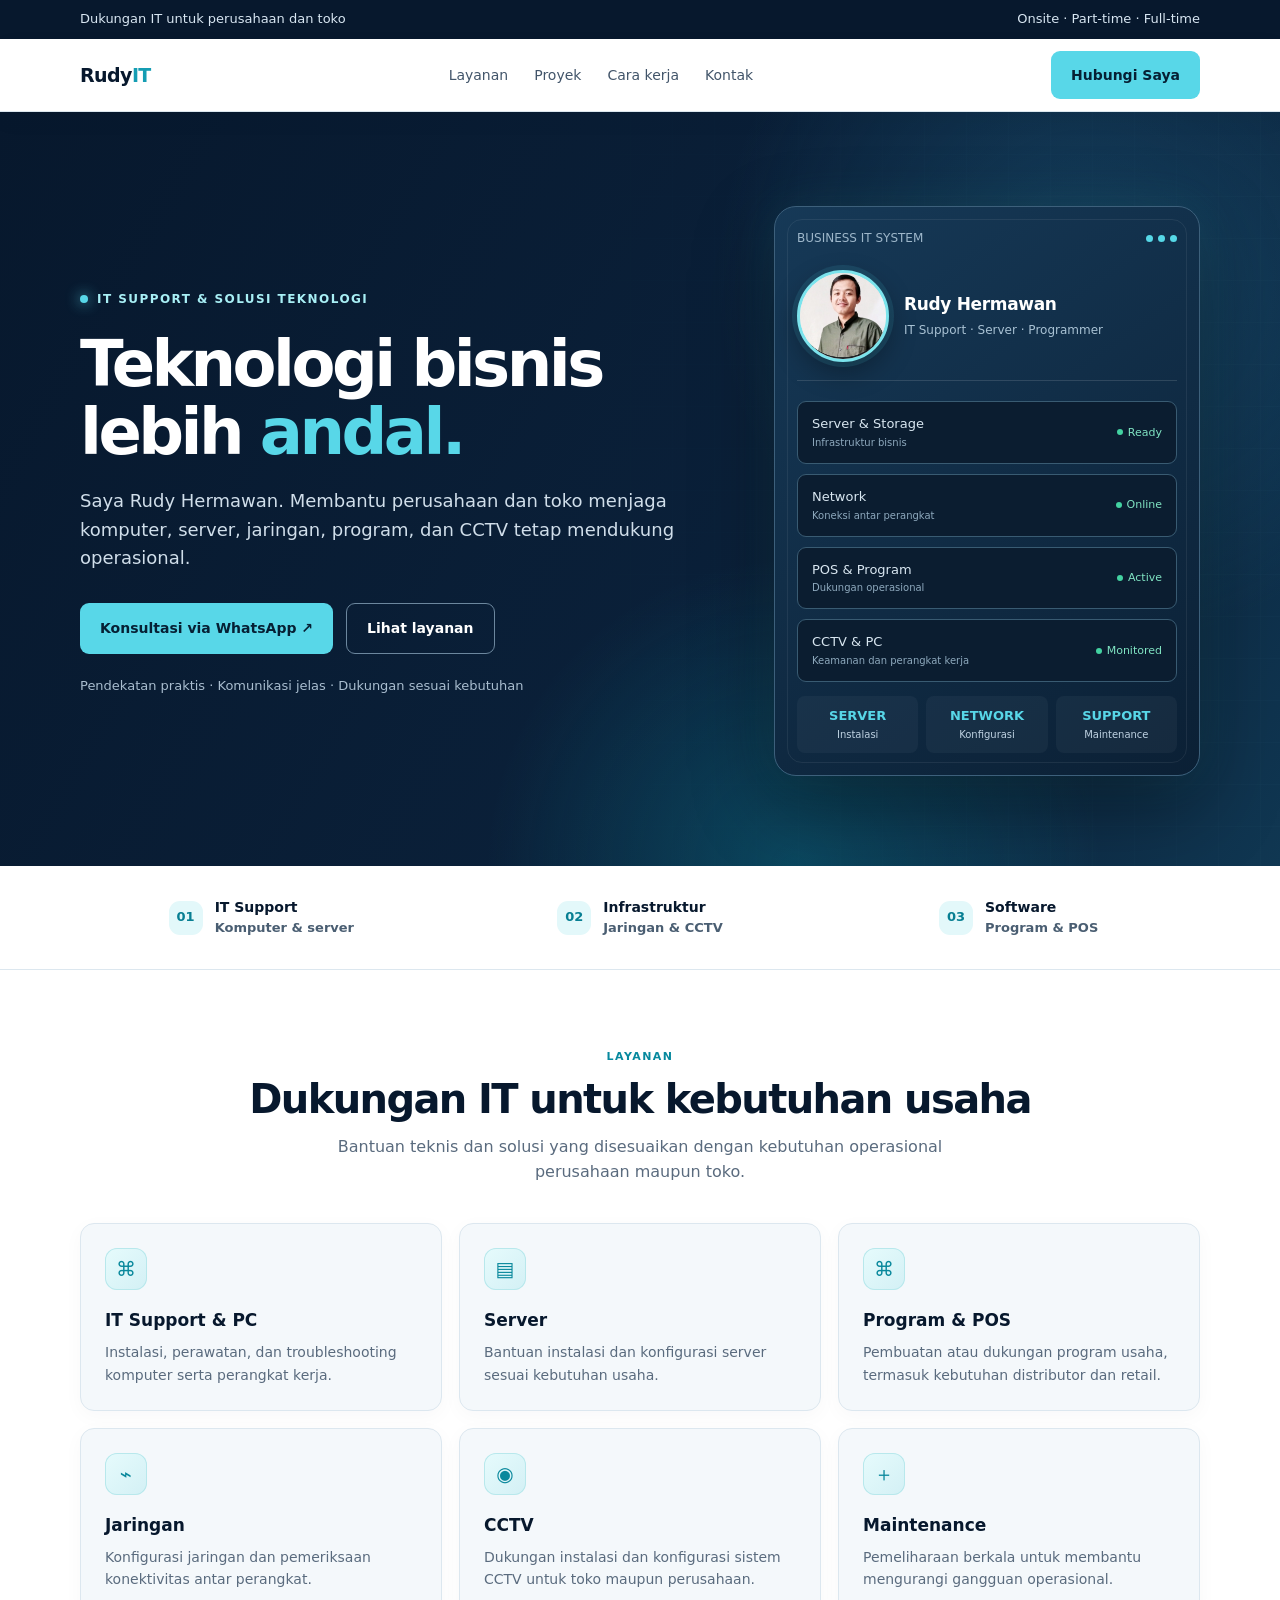
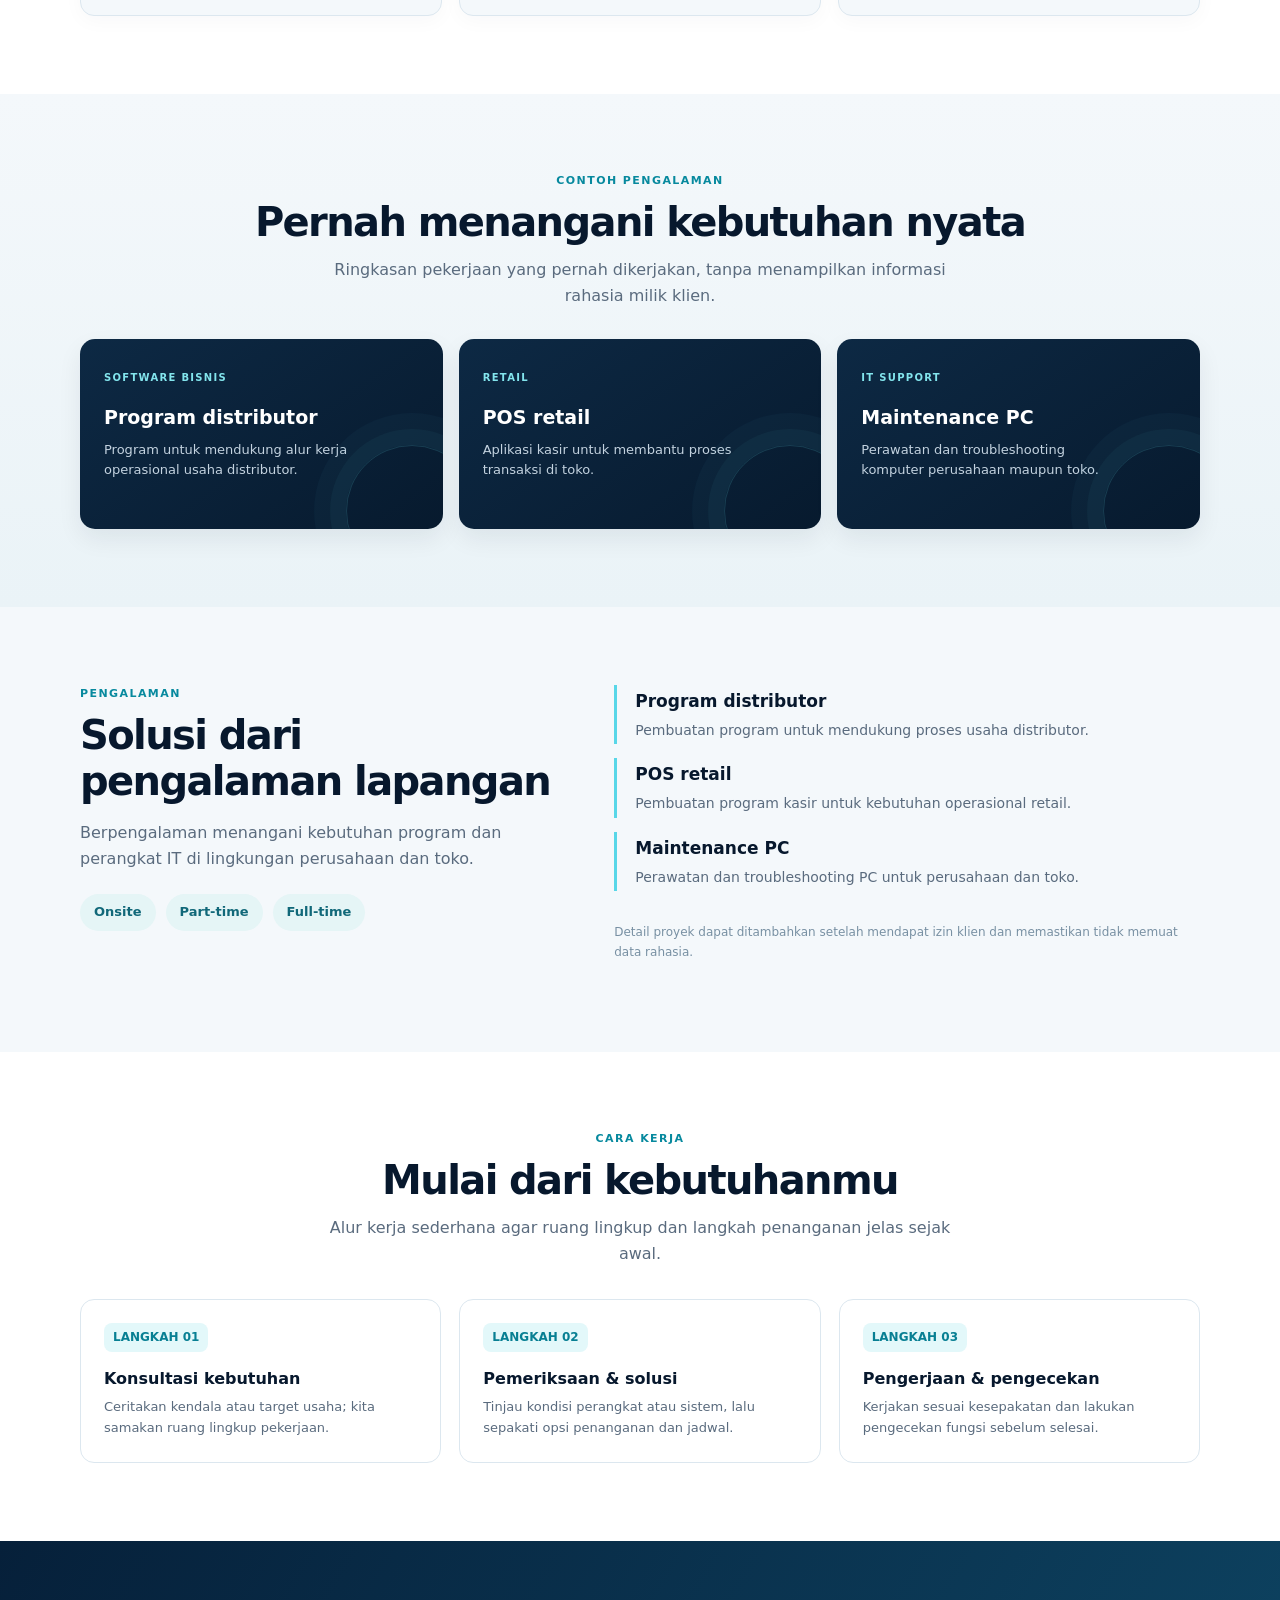
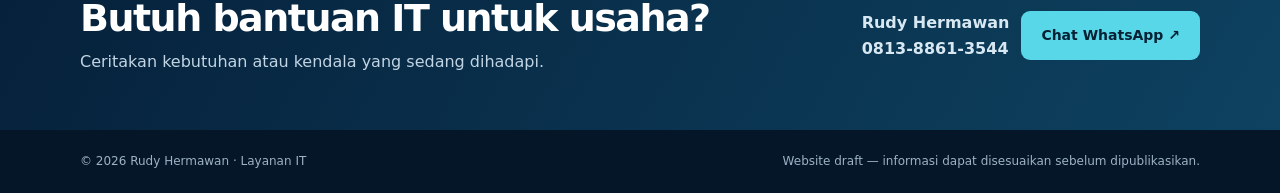
==== index.html @ 07e2f533 "Create Rudy IT services website" ====
<!doctype html>
<html lang="id">
<head>
<meta charset="utf-8"><meta name="viewport" content="width=device-width, initial-scale=1">
<meta name="description" content="Layanan IT untuk perusahaan dan toko: server, program, jaringan, CCTV, dan maintenance PC.">
<title>Rudy Hermawan | Solusi IT untuk Bisnis</title>
<style>
:root{--navy:#07182d;--navy2:#0b2542;--cyan:#58d7e8;--ink:#102238;--muted:#5a6b7e;--paper:#f4f8fb;--white:#fff;--line:#dce7ef;--green:#128c62}*{box-sizing:border-box}html{scroll-behavior:smooth}body{margin:0;font-family:Inter,ui-sans-serif,system-ui,-apple-system,"Segoe UI",sans-serif;color:var(--ink);background:var(--paper);line-height:1.6}a{color:inherit;text-decoration:none}.wrap{width:min(1120px,calc(100% - 40px));margin:auto}.top{background:var(--navy);color:#d8e6f2;font-size:13px;padding:9px 0}.top .wrap{display:flex;justify-content:space-between;gap:12px}.nav{background:#fff;border-bottom:1px solid var(--line)}.navin{height:72px;display:flex;align-items:center;justify-content:space-between}.brand{font-weight:800;letter-spacing:-.03em;color:var(--navy);font-size:19px}.brand span{color:#159db3}.links{display:flex;gap:26px;color:#42556a;font-size:14px}.links a:hover{color:#07879b}.hero{background:radial-gradient(ellipse at 80% 30%,#16446b 0%,transparent 43%),linear-gradient(120deg,var(--navy),#0b223c 70%,#103752);color:#fff;padding:94px 0 90px;overflow:hidden}.heroGrid{display:grid;grid-template-columns:1.2fr .8fr;gap:55px;align-items:center}.eyebrow{display:inline-flex;align-items:center;gap:9px;color:#a8eff5;font-weight:700;letter-spacing:.12em;text-transform:uppercase;font-size:12px}.dot{width:8px;height:8px;border-radius:50%;background:var(--cyan);box-shadow:0 0 14px var(--cyan)}h1{font-size:clamp(38px,5.5vw,64px);line-height:1.06;letter-spacing:-.055em;margin:20px 0}.hero h1 em{font-style:normal;color:var(--cyan)}.lead{font-size:18px;color:#d0deea;max-width:620px;margin:0 0 30px}.actions{display:flex;gap:13px;flex-wrap:wrap}.btn{display:inline-flex;align-items:center;justify-content:center;padding:13px 20px;border-radius:9px;font-weight:750;font-size:14px;transition:.18s}.btn.primary{background:var(--cyan);color:#062034}.btn.primary:hover{transform:translateY(-2px);filter:brightness(1.05)}.btn.ghost{border:1px solid #6c879e;color:#fff}.heroNote{margin-top:22px;color:#a9bdcf;font-size:13px}.visual{border:1px solid #3d607b;border-radius:22px;padding:22px;background:linear-gradient(145deg,#163957,#0b2035);box-shadow:0 24px 65px #0005;position:relative}.visual:before{content:"";position:absolute;inset:12px;border:1px solid #ffffff12;border-radius:15px;pointer-events:none}.visualTop{display:flex;align-items:center;justify-content:space-between;color:#9eb7ca;font-size:12px;margin:0 0 22px}.lights{display:flex;gap:5px}.lights i{width:7px;height:7px;background:#56d8e7;border-radius:50%}.server{display:grid;gap:10px}.rack{border:1px solid #395b72;background:#0b1d30;border-radius:9px;padding:12px 14px;display:flex;justify-content:space-between;align-items:center;color:#d9e7f1;font-size:13px}.rack small{color:#8ea9bd;display:block;font-size:10px}.status{display:flex;gap:5px;align-items:center;color:#80e4c3;font-size:11px}.status:before{content:"";width:6px;height:6px;border-radius:50%;background:#43d2a1}.visualFoot{display:grid;grid-template-columns:repeat(3,1fr);gap:8px;margin-top:14px}.mini{background:#ffffff0a;border-radius:8px;padding:10px;text-align:center;color:#bfd2e2;font-size:10px}.mini b{display:block;color:var(--cyan);font-size:13px}.section{padding:78px 0}.section.white{background:white}.center{text-align:center}.kicker{color:#07899e;text-transform:uppercase;letter-spacing:.13em;font-weight:800;font-size:11px}.h2{font-size:clamp(28px,4vw,40px);line-height:1.15;letter-spacing:-.04em;color:var(--navy);margin:10px 0 12px}.sub{color:var(--muted);max-width:640px;margin:0 auto}.cards{display:grid;grid-template-columns:repeat(3,1fr);gap:17px;margin-top:38px}.card{background:#fff;border:1px solid var(--line);border-radius:14px;padding:24px;box-shadow:0 5px 20px #10223808}.white .card{background:var(--paper)}.icon{width:42px;height:42px;display:grid;place-items:center;border-radius:12px;background:#e3f8fa;color:#09889c;font-size:20px;margin-bottom:17px}.card h3{margin:0 0 7px;color:var(--navy);font-size:17px}.card p{margin:0;color:var(--muted);font-size:14px}.experience{display:grid;grid-template-columns:.9fr 1.1fr;gap:55px;align-items:start}.expIntro p{color:var(--muted)}.expList{display:grid;gap:14px}.expItem{border-left:3px solid var(--cyan);padding:3px 0 3px 18px}.expItem h3{margin:0 0 4px;color:var(--navy);font-size:17px}.expItem p{margin:0;color:var(--muted);font-size:14px}.work{display:grid;grid-template-columns:repeat(3,1fr);gap:14px;margin-top:25px}.workbox{padding:20px;background:#fff;border:1px solid var(--line);border-radius:12px}.workbox b{display:block;color:var(--navy);margin-bottom:5px}.workbox span{font-size:13px;color:var(--muted)}.availability{display:flex;flex-wrap:wrap;gap:10px;margin:23px 0}.pill{background:#e5f5f6;color:#116879;border-radius:100px;padding:8px 14px;font-size:13px;font-weight:700}.cta{background:linear-gradient(120deg,#06203a,#0d4260);padding:56px 0;color:#fff}.ctain{display:flex;align-items:center;justify-content:space-between;gap:28px}.cta h2{font-size:clamp(26px,4vw,38px);line-height:1.15;margin:0 0 8px;letter-spacing:-.04em}.cta p{margin:0;color:#c2d5e4}.contact{display:flex;align-items:center;gap:12px;flex-wrap:wrap}.contactInfo{color:#d7e8f2;font-weight:700}.footer{background:#061629;color:#9db2c4;padding:22px 0;font-size:12px}.footer .wrap{display:flex;justify-content:space-between;gap:12px}.disclaimer{font-size:12px;color:#7890a3;margin-top:18px}
/* visual polish */
.nav{position:sticky;top:0;z-index:10;box-shadow:0 8px 24px #07182d0a}.hero{position:relative;background-image:radial-gradient(circle at 85% 22%,#1d5a7b88 0,transparent 30%),radial-gradient(circle at 62% 100%,#0b91a455 0,transparent 28%),linear-gradient(120deg,var(--navy),#0b223c 70%,#103752)}.hero:after{content:"";position:absolute;inset:0;pointer-events:none;opacity:.16;background-image:linear-gradient(#8de5ef1c 1px,transparent 1px),linear-gradient(90deg,#8de5ef1c 1px,transparent 1px);background-size:42px 42px;mask-image:linear-gradient(90deg,transparent 30%,#000 100%)}.heroGrid{position:relative;z-index:1}.visual{backdrop-filter:blur(8px);box-shadow:0 28px 80px #0006,0 0 50px #54d7e81c}.card{transition:transform .22s ease,box-shadow .22s ease,border-color .22s ease}.card:hover{transform:translateY(-5px);border-color:#9edfe7;box-shadow:0 18px 38px #10223812}.icon{background:linear-gradient(135deg,#e6fbfc,#d3f0f5);box-shadow:inset 0 0 0 1px #b8e8ec}.proofstrip{padding:22px 0;background:#fff;border-bottom:1px solid var(--line)}.proofgrid{display:grid;grid-template-columns:repeat(3,1fr);gap:16px}.proofitem{display:flex;align-items:center;justify-content:center;gap:12px;padding:8px;color:#4a5e72;font-weight:700;font-size:13px}.proofmark{width:34px;height:34px;display:grid;place-items:center;border-radius:11px;background:#e3f8fa;color:#087f93;font-weight:900}.proofitem strong{display:block;color:var(--navy);font-size:14px}.projectGrid{display:grid;grid-template-columns:repeat(3,1fr);gap:16px;margin-top:30px}.project{background:linear-gradient(145deg,#0d2944,#071a2e);color:#fff;border-radius:15px;padding:24px;min-height:190px;position:relative;overflow:hidden;box-shadow:0 10px 25px #07182d12}.project:after{content:"";position:absolute;width:130px;height:130px;border:1px solid #63d8e52b;border-radius:50%;right:-35px;bottom:-48px;box-shadow:0 0 0 16px #63d8e50b,0 0 0 32px #63d8e508}.projectTag{font-size:10px;letter-spacing:.13em;text-transform:uppercase;color:#83e5ed;font-weight:800}.project h3{font-size:19px;margin:14px 0 7px}.project p{font-size:13px;color:#c3d2df;margin:0;max-width:260px}.steps{display:grid;grid-template-columns:repeat(3,1fr);gap:18px;margin-top:32px}.step{background:#fff;border:1px solid var(--line);border-radius:14px;padding:23px;position:relative}.stepNum{font-size:12px;font-weight:900;color:#087f93;background:#e3f8fa;border-radius:8px;padding:5px 9px;display:inline-block}.step h3{font-size:16px;color:var(--navy);margin:14px 0 6px}.step p{font-size:13px;color:var(--muted);margin:0}.sectionTint{background:linear-gradient(180deg,#f4f8fb,#eaf3f7)}@media(prefers-reduced-motion:reduce){html{scroll-behavior:auto}.card,.btn{transition:none}}
@media(max-width:780px){.proofgrid{grid-template-columns:1fr}.proofitem{justify-content:flex-start}.projectGrid,.steps{grid-template-columns:1fr}.hero{padding:68px 0}.heroGrid,.experience{grid-template-columns:1fr;gap:32px}.visual{max-width:500px}.cards{grid-template-columns:repeat(2,1fr)}.ctain{align-items:flex-start;flex-direction:column}.links{gap:13px;font-size:12px}.navin{height:auto;min-height:66px}.brand{font-size:16px}.top .wrap{font-size:11px}}@media(max-width:520px){.wrap{width:min(100% - 28px,1120px)}.links{display:none}.cards,.work{grid-template-columns:1fr}.hero h1{font-size:42px}.lead{font-size:16px}.section{padding:58px 0}.footer .wrap{flex-direction:column}.top .wrap span:last-child{display:none}}
.portraitBlock{display:flex;align-items:center;gap:15px;margin:4px 0 20px;padding-bottom:18px;border-bottom:1px solid #ffffff20}.portraitFrame{width:92px;height:92px;flex:0 0 92px;border-radius:50%;overflow:hidden;border:3px solid #7be3ec;box-shadow:0 0 0 5px #58d7e81c,0 10px 28px #0005;background:#eef0ed;display:grid;place-items:center}.portraitPhoto{width:112%;height:112%;object-fit:cover;object-position:36% center;border-radius:50%;transform:scale(1.06)}.portraitCopy strong{display:block;color:#fff;font-size:17px;letter-spacing:-.02em}.portraitCopy span{display:block;color:#a9c2d4;font-size:12px;margin-top:3px}
</style>
</head>
<body>
<div class="top"><div class="wrap"><span>Dukungan IT untuk perusahaan dan toko</span><span>Onsite · Part-time · Full-time</span></div></div>
<header class="nav"><div class="wrap navin"><a class="brand" href="#home">Rudy<span>IT</span></a><nav class="links"><a href="#layanan">Layanan</a><a href="#proyek">Proyek</a><a href="#proses">Cara kerja</a><a href="#kontak">Kontak</a></nav><a class="btn primary" href="https://wa.me/6281388613544?text=Halo%20Rudy%2C%20saya%20ingin%20bertanya%20tentang%20layanan%20IT" target="_blank" rel="noopener">Hubungi Saya</a></div></header>
<main>
<section class="hero" id="home"><div class="wrap heroGrid"><div><div class="eyebrow"><span class="dot"></span> IT Support & Solusi Teknologi</div><h1>Teknologi bisnis<br>lebih <em>andal.</em></h1><p class="lead">Saya Rudy Hermawan. Membantu perusahaan dan toko menjaga komputer, server, jaringan, program, dan CCTV tetap mendukung operasional.</p><div class="actions"><a class="btn primary" href="https://wa.me/6281388613544?text=Halo%20Rudy%2C%20saya%20ingin%20konsultasi%20kebutuhan%20IT" target="_blank" rel="noopener">Konsultasi via WhatsApp ↗</a><a class="btn ghost" href="#layanan">Lihat layanan</a></div><div class="heroNote">Pendekatan praktis · Komunikasi jelas · Dukungan sesuai kebutuhan</div></div><div class="visual" aria-label="Ilustrasi server dan sistem IT"><div class="visualTop"><span>BUSINESS IT SYSTEM</span><div class="lights"><i></i><i></i><i></i></div></div><div class="portraitBlock"><div class="portraitFrame"><img class="portraitPhoto" src="assets/foto-rudy.png" alt="Foto Rudy Hermawan"></div><div class="portraitCopy"><strong>Rudy Hermawan</strong><span>IT Support · Server · Programmer</span></div></div><div class="server"><div class="rack"><span>Server & Storage<small>Infrastruktur bisnis</small></span><span class="status">Ready</span></div><div class="rack"><span>Network<small>Koneksi antar perangkat</small></span><span class="status">Online</span></div><div class="rack"><span>POS & Program<small>Dukungan operasional</small></span><span class="status">Active</span></div><div class="rack"><span>CCTV & PC<small>Keamanan dan perangkat kerja</small></span><span class="status">Monitored</span></div></div><div class="visualFoot"><div class="mini"><b>SERVER</b>Instalasi</div><div class="mini"><b>NETWORK</b>Konfigurasi</div><div class="mini"><b>SUPPORT</b>Maintenance</div></div></div></div></section>
<section class="proofstrip"><div class="wrap proofgrid"><div class="proofitem"><span class="proofmark">01</span><span><strong>IT Support</strong>Komputer & server</span></div><div class="proofitem"><span class="proofmark">02</span><span><strong>Infrastruktur</strong>Jaringan & CCTV</span></div><div class="proofitem"><span class="proofmark">03</span><span><strong>Software</strong>Program & POS</span></div></div></section>
<section class="section white" id="layanan"><div class="wrap"><div class="center"><div class="kicker">Layanan</div><h2 class="h2">Dukungan IT untuk kebutuhan usaha</h2><p class="sub">Bantuan teknis dan solusi yang disesuaikan dengan kebutuhan operasional perusahaan maupun toko.</p></div><div class="cards"><article class="card"><div class="icon">⌘</div><h3>IT Support & PC</h3><p>Instalasi, perawatan, dan troubleshooting komputer serta perangkat kerja.</p></article><article class="card"><div class="icon">▤</div><h3>Server</h3><p>Bantuan instalasi dan konfigurasi server sesuai kebutuhan usaha.</p></article><article class="card"><div class="icon">⌘</div><h3>Program & POS</h3><p>Pembuatan atau dukungan program usaha, termasuk kebutuhan distributor dan retail.</p></article><article class="card"><div class="icon">⌁</div><h3>Jaringan</h3><p>Konfigurasi jaringan dan pemeriksaan konektivitas antar perangkat.</p></article><article class="card"><div class="icon">◉</div><h3>CCTV</h3><p>Dukungan instalasi dan konfigurasi sistem CCTV untuk toko maupun perusahaan.</p></article><article class="card"><div class="icon">＋</div><h3>Maintenance</h3><p>Pemeliharaan berkala untuk membantu mengurangi gangguan operasional.</p></article></div></div></section>
<section class="section sectionTint" id="proyek"><div class="wrap"><div class="center"><div class="kicker">Contoh pengalaman</div><h2 class="h2">Pernah menangani kebutuhan nyata</h2><p class="sub">Ringkasan pekerjaan yang pernah dikerjakan, tanpa menampilkan informasi rahasia milik klien.</p></div><div class="projectGrid"><article class="project"><span class="projectTag">Software bisnis</span><h3>Program distributor</h3><p>Program untuk mendukung alur kerja operasional usaha distributor.</p></article><article class="project"><span class="projectTag">Retail</span><h3>POS retail</h3><p>Aplikasi kasir untuk membantu proses transaksi di toko.</p></article><article class="project"><span class="projectTag">IT Support</span><h3>Maintenance PC</h3><p>Perawatan dan troubleshooting komputer perusahaan maupun toko.</p></article></div></div></section>
<section class="section" id="pengalaman"><div class="wrap experience"><div class="expIntro"><div class="kicker">Pengalaman</div><h2 class="h2">Solusi dari pengalaman lapangan</h2><p>Berpengalaman menangani kebutuhan program dan perangkat IT di lingkungan perusahaan dan toko.</p><div class="availability"><span class="pill">Onsite</span><span class="pill">Part-time</span><span class="pill">Full-time</span></div></div><div class="expList"><div class="expItem"><h3>Program distributor</h3><p>Pembuatan program untuk mendukung proses usaha distributor.</p></div><div class="expItem"><h3>POS retail</h3><p>Pembuatan program kasir untuk kebutuhan operasional retail.</p></div><div class="expItem"><h3>Maintenance PC</h3><p>Perawatan dan troubleshooting PC untuk perusahaan dan toko.</p></div><p class="disclaimer">Detail proyek dapat ditambahkan setelah mendapat izin klien dan memastikan tidak memuat data rahasia.</p></div></div></section>
<section class="section white" id="proses"><div class="wrap"><div class="center"><div class="kicker">Cara kerja</div><h2 class="h2">Mulai dari kebutuhanmu</h2><p class="sub">Alur kerja sederhana agar ruang lingkup dan langkah penanganan jelas sejak awal.</p></div><div class="steps"><article class="step"><span class="stepNum">LANGKAH 01</span><h3>Konsultasi kebutuhan</h3><p>Ceritakan kendala atau target usaha; kita samakan ruang lingkup pekerjaan.</p></article><article class="step"><span class="stepNum">LANGKAH 02</span><h3>Pemeriksaan & solusi</h3><p>Tinjau kondisi perangkat atau sistem, lalu sepakati opsi penanganan dan jadwal.</p></article><article class="step"><span class="stepNum">LANGKAH 03</span><h3>Pengerjaan & pengecekan</h3><p>Kerjakan sesuai kesepakatan dan lakukan pengecekan fungsi sebelum selesai.</p></article></div></div></section>
<section class="cta" id="kontak"><div class="wrap ctain"><div><h2>Butuh bantuan IT untuk usaha?</h2><p>Ceritakan kebutuhan atau kendala yang sedang dihadapi.</p></div><div class="contact"><div class="contactInfo">Rudy Hermawan<br>0813-8861-3544</div><a class="btn primary" href="https://wa.me/6281388613544?text=Halo%20Rudy%2C%20saya%20ingin%20konsultasi%20layanan%20IT" target="_blank" rel="noopener">Chat WhatsApp ↗</a></div></div></section>
</main><footer class="footer"><div class="wrap"><span>© <span id="year">2026</span> Rudy Hermawan · Layanan IT</span><span>Website draft — informasi dapat disesuaikan sebelum dipublikasikan.</span></div></footer>
<script>document.getElementById('year').textContent=new Date().getFullYear();</script>
</body></html>
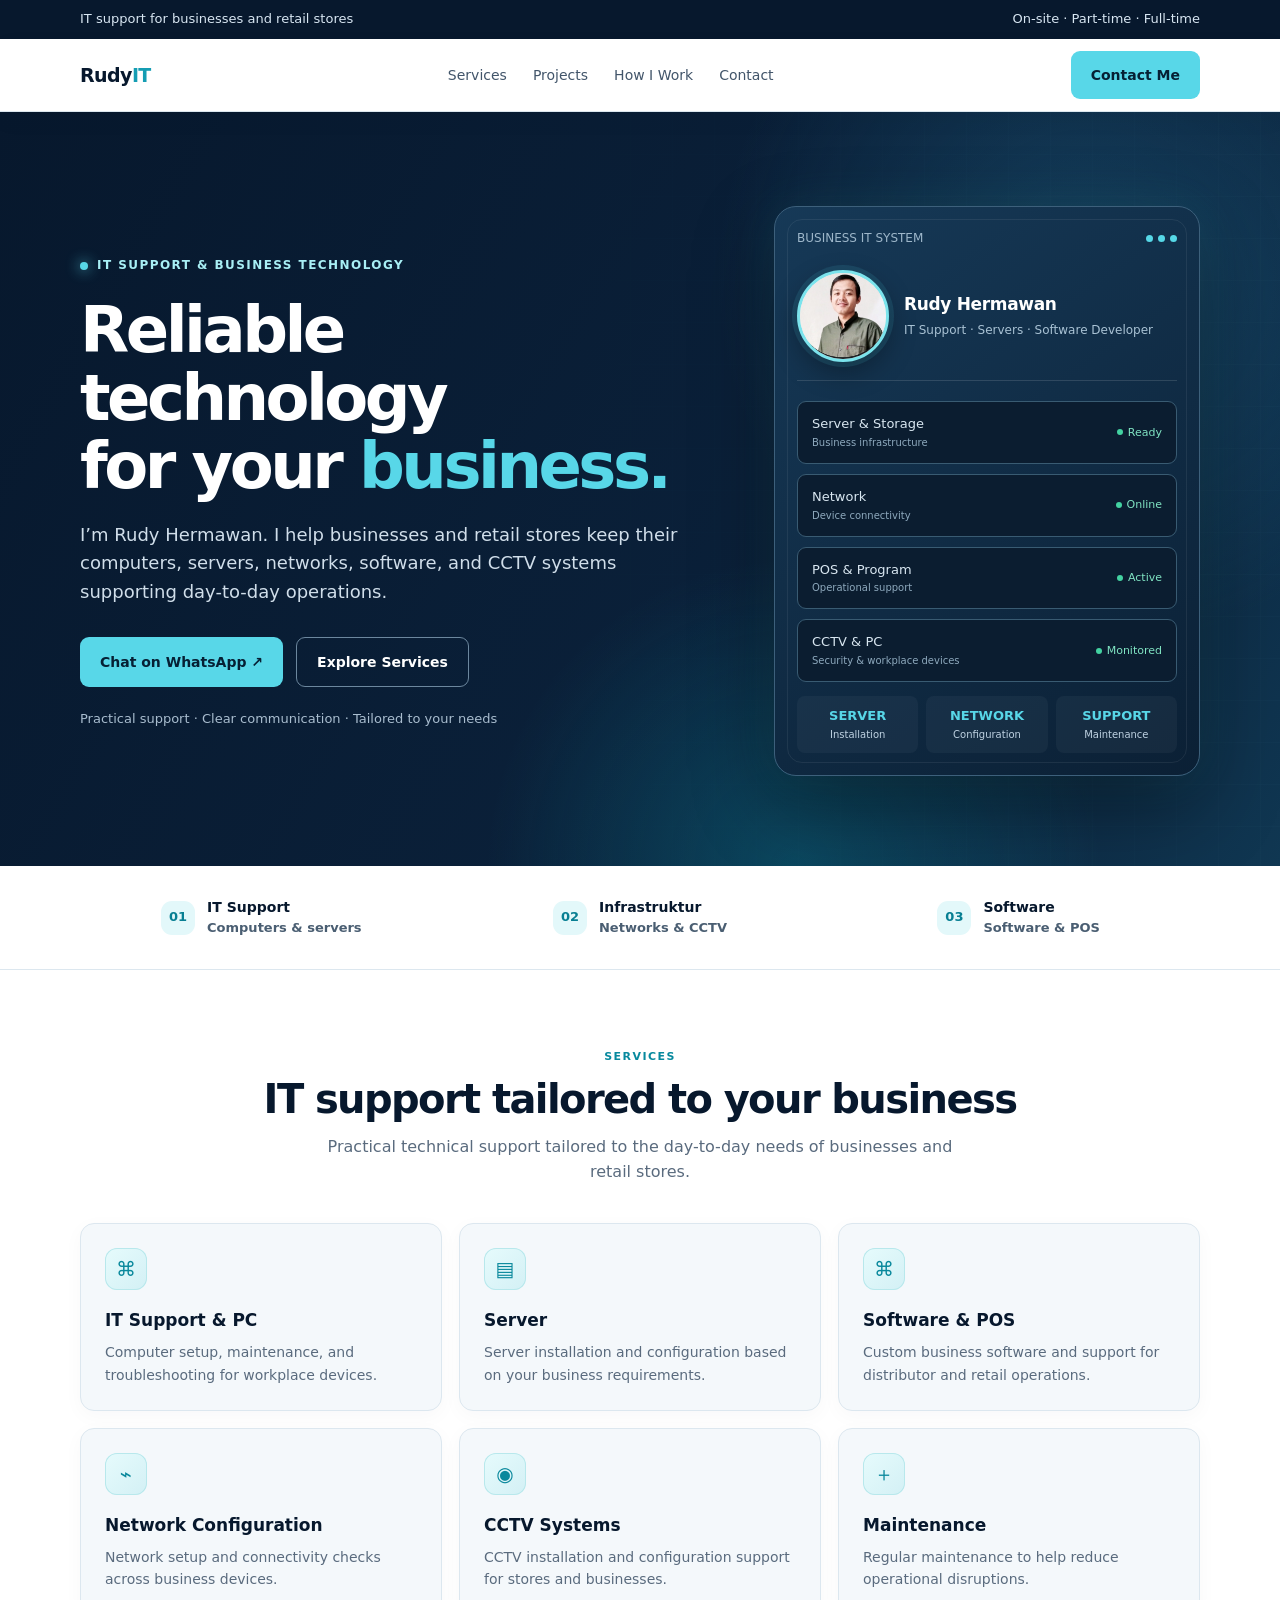
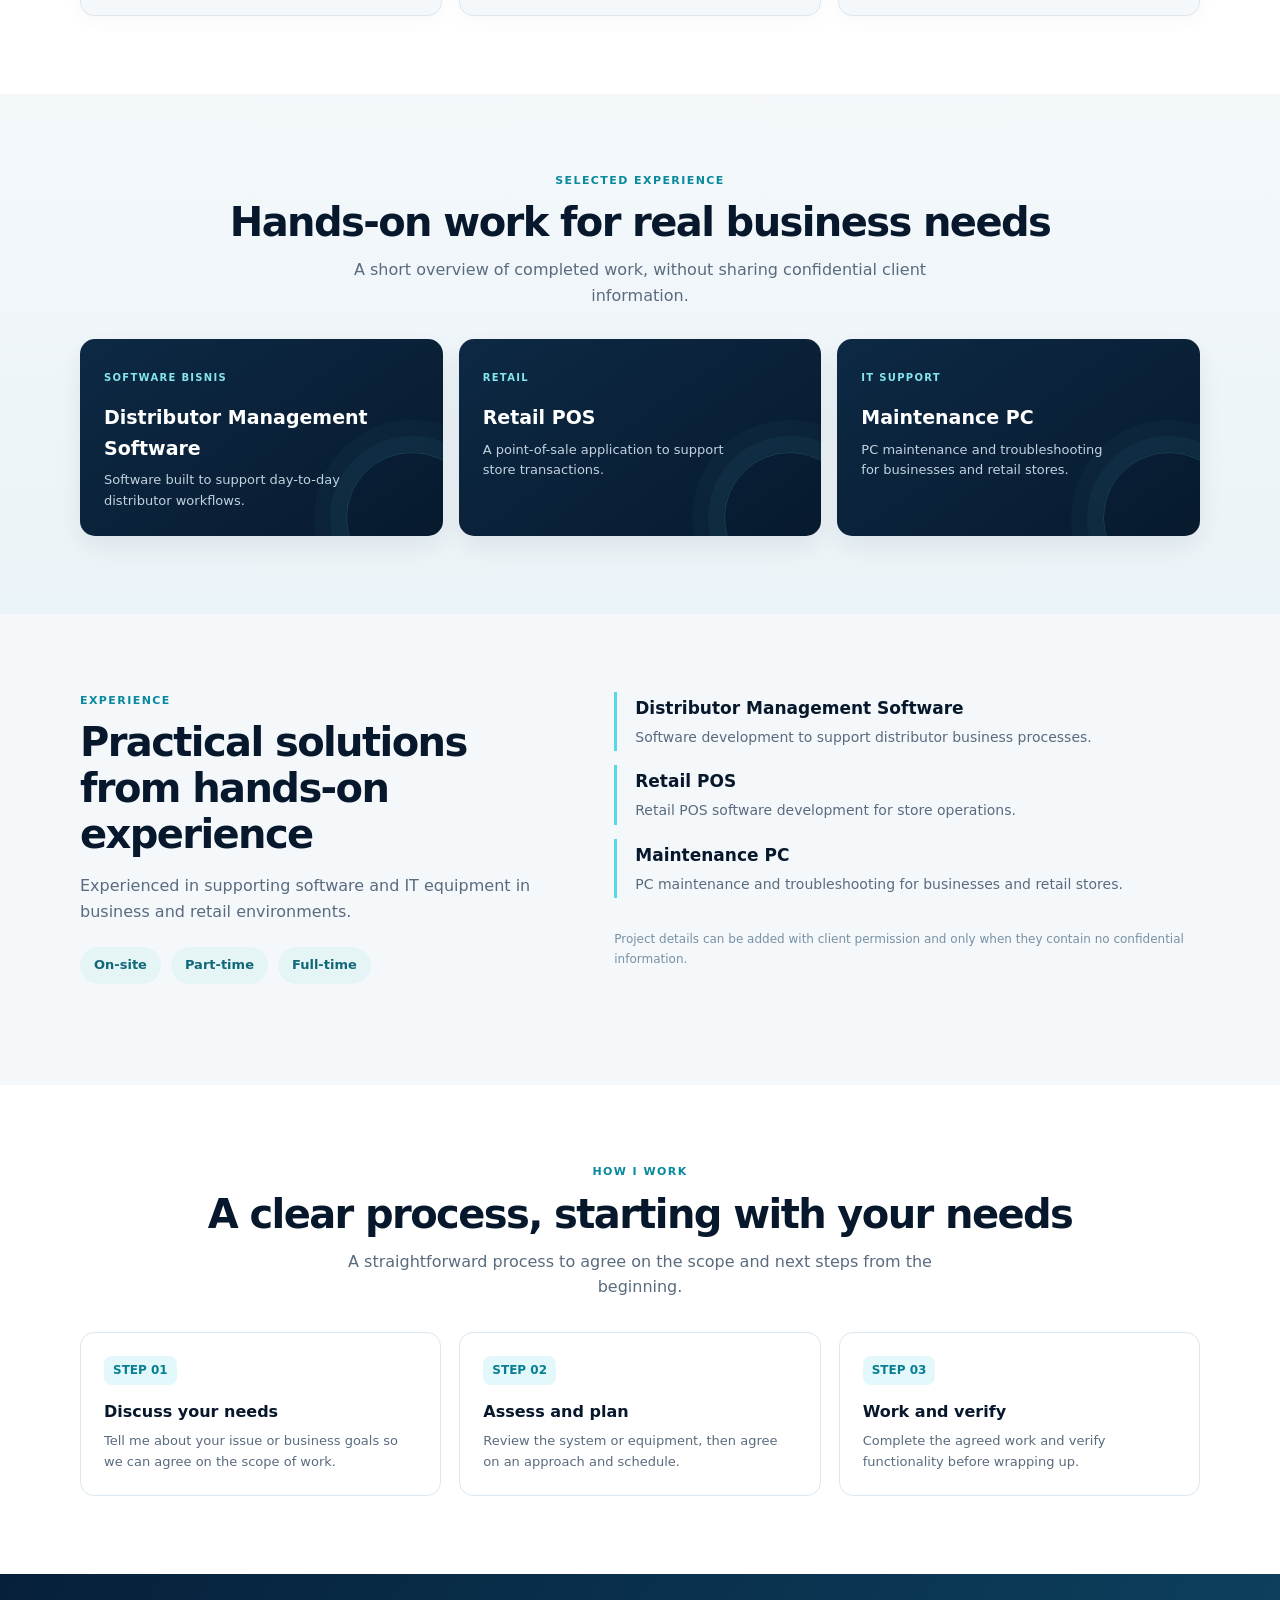
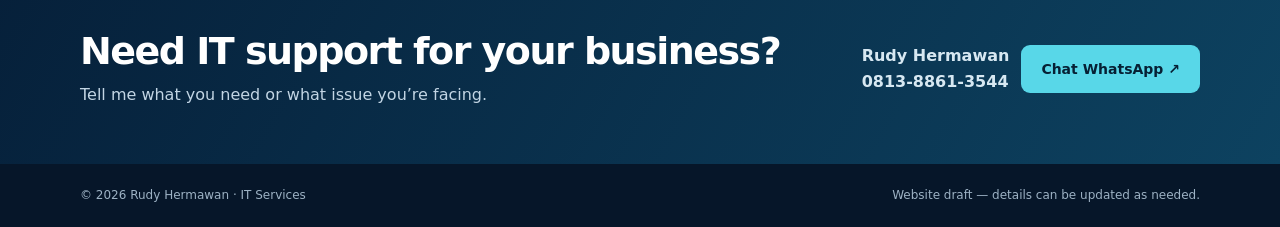
==== commit 4d4e4813: "Translate website content to English" ====
--- a/index.html
+++ b/index.html
@@ -2,8 +2,8 @@
 <html lang="id">
 <head>
 <meta charset="utf-8"><meta name="viewport" content="width=device-width, initial-scale=1">
-<meta name="description" content="Layanan IT untuk perusahaan dan toko: server, program, jaringan, CCTV, dan maintenance PC.">
-<title>Rudy Hermawan | Solusi IT untuk Bisnis</title>
+<meta name="description" content="IT services for businesses and retail stores: servers, software, networking, CCTV, and PC maintenance.">
+<title>Rudy Hermawan | IT Solutions for Business</title>
 <style>
 :root{--navy:#07182d;--navy2:#0b2542;--cyan:#58d7e8;--ink:#102238;--muted:#5a6b7e;--paper:#f4f8fb;--white:#fff;--line:#dce7ef;--green:#128c62}*{box-sizing:border-box}html{scroll-behavior:smooth}body{margin:0;font-family:Inter,ui-sans-serif,system-ui,-apple-system,"Segoe UI",sans-serif;color:var(--ink);background:var(--paper);line-height:1.6}a{color:inherit;text-decoration:none}.wrap{width:min(1120px,calc(100% - 40px));margin:auto}.top{background:var(--navy);color:#d8e6f2;font-size:13px;padding:9px 0}.top .wrap{display:flex;justify-content:space-between;gap:12px}.nav{background:#fff;border-bottom:1px solid var(--line)}.navin{height:72px;display:flex;align-items:center;justify-content:space-between}.brand{font-weight:800;letter-spacing:-.03em;color:var(--navy);font-size:19px}.brand span{color:#159db3}.links{display:flex;gap:26px;color:#42556a;font-size:14px}.links a:hover{color:#07879b}.hero{background:radial-gradient(ellipse at 80% 30%,#16446b 0%,transparent 43%),linear-gradient(120deg,var(--navy),#0b223c 70%,#103752);color:#fff;padding:94px 0 90px;overflow:hidden}.heroGrid{display:grid;grid-template-columns:1.2fr .8fr;gap:55px;align-items:center}.eyebrow{display:inline-flex;align-items:center;gap:9px;color:#a8eff5;font-weight:700;letter-spacing:.12em;text-transform:uppercase;font-size:12px}.dot{width:8px;height:8px;border-radius:50%;background:var(--cyan);box-shadow:0 0 14px var(--cyan)}h1{font-size:clamp(38px,5.5vw,64px);line-height:1.06;letter-spacing:-.055em;margin:20px 0}.hero h1 em{font-style:normal;color:var(--cyan)}.lead{font-size:18px;color:#d0deea;max-width:620px;margin:0 0 30px}.actions{display:flex;gap:13px;flex-wrap:wrap}.btn{display:inline-flex;align-items:center;justify-content:center;padding:13px 20px;border-radius:9px;font-weight:750;font-size:14px;transition:.18s}.btn.primary{background:var(--cyan);color:#062034}.btn.primary:hover{transform:translateY(-2px);filter:brightness(1.05)}.btn.ghost{border:1px solid #6c879e;color:#fff}.heroNote{margin-top:22px;color:#a9bdcf;font-size:13px}.visual{border:1px solid #3d607b;border-radius:22px;padding:22px;background:linear-gradient(145deg,#163957,#0b2035);box-shadow:0 24px 65px #0005;position:relative}.visual:before{content:"";position:absolute;inset:12px;border:1px solid #ffffff12;border-radius:15px;pointer-events:none}.visualTop{display:flex;align-items:center;justify-content:space-between;color:#9eb7ca;font-size:12px;margin:0 0 22px}.lights{display:flex;gap:5px}.lights i{width:7px;height:7px;background:#56d8e7;border-radius:50%}.server{display:grid;gap:10px}.rack{border:1px solid #395b72;background:#0b1d30;border-radius:9px;padding:12px 14px;display:flex;justify-content:space-between;align-items:center;color:#d9e7f1;font-size:13px}.rack small{color:#8ea9bd;display:block;font-size:10px}.status{display:flex;gap:5px;align-items:center;color:#80e4c3;font-size:11px}.status:before{content:"";width:6px;height:6px;border-radius:50%;background:#43d2a1}.visualFoot{display:grid;grid-template-columns:repeat(3,1fr);gap:8px;margin-top:14px}.mini{background:#ffffff0a;border-radius:8px;padding:10px;text-align:center;color:#bfd2e2;font-size:10px}.mini b{display:block;color:var(--cyan);font-size:13px}.section{padding:78px 0}.section.white{background:white}.center{text-align:center}.kicker{color:#07899e;text-transform:uppercase;letter-spacing:.13em;font-weight:800;font-size:11px}.h2{font-size:clamp(28px,4vw,40px);line-height:1.15;letter-spacing:-.04em;color:var(--navy);margin:10px 0 12px}.sub{color:var(--muted);max-width:640px;margin:0 auto}.cards{display:grid;grid-template-columns:repeat(3,1fr);gap:17px;margin-top:38px}.card{background:#fff;border:1px solid var(--line);border-radius:14px;padding:24px;box-shadow:0 5px 20px #10223808}.white .card{background:var(--paper)}.icon{width:42px;height:42px;display:grid;place-items:center;border-radius:12px;background:#e3f8fa;color:#09889c;font-size:20px;margin-bottom:17px}.card h3{margin:0 0 7px;color:var(--navy);font-size:17px}.card p{margin:0;color:var(--muted);font-size:14px}.experience{display:grid;grid-template-columns:.9fr 1.1fr;gap:55px;align-items:start}.expIntro p{color:var(--muted)}.expList{display:grid;gap:14px}.expItem{border-left:3px solid var(--cyan);padding:3px 0 3px 18px}.expItem h3{margin:0 0 4px;color:var(--navy);font-size:17px}.expItem p{margin:0;color:var(--muted);font-size:14px}.work{display:grid;grid-template-columns:repeat(3,1fr);gap:14px;margin-top:25px}.workbox{padding:20px;background:#fff;border:1px solid var(--line);border-radius:12px}.workbox b{display:block;color:var(--navy);margin-bottom:5px}.workbox span{font-size:13px;color:var(--muted)}.availability{display:flex;flex-wrap:wrap;gap:10px;margin:23px 0}.pill{background:#e5f5f6;color:#116879;border-radius:100px;padding:8px 14px;font-size:13px;font-weight:700}.cta{background:linear-gradient(120deg,#06203a,#0d4260);padding:56px 0;color:#fff}.ctain{display:flex;align-items:center;justify-content:space-between;gap:28px}.cta h2{font-size:clamp(26px,4vw,38px);line-height:1.15;margin:0 0 8px;letter-spacing:-.04em}.cta p{margin:0;color:#c2d5e4}.contact{display:flex;align-items:center;gap:12px;flex-wrap:wrap}.contactInfo{color:#d7e8f2;font-weight:700}.footer{background:#061629;color:#9db2c4;padding:22px 0;font-size:12px}.footer .wrap{display:flex;justify-content:space-between;gap:12px}.disclaimer{font-size:12px;color:#7890a3;margin-top:18px}
 /* visual polish */
@@ -13,16 +13,16 @@
 </style>
 </head>
 <body>
-<div class="top"><div class="wrap"><span>Dukungan IT untuk perusahaan dan toko</span><span>Onsite · Part-time · Full-time</span></div></div>
-<header class="nav"><div class="wrap navin"><a class="brand" href="#home">Rudy<span>IT</span></a><nav class="links"><a href="#layanan">Layanan</a><a href="#proyek">Proyek</a><a href="#proses">Cara kerja</a><a href="#kontak">Kontak</a></nav><a class="btn primary" href="https://wa.me/6281388613544?text=Halo%20Rudy%2C%20saya%20ingin%20bertanya%20tentang%20layanan%20IT" target="_blank" rel="noopener">Hubungi Saya</a></div></header>
+<div class="top"><div class="wrap"><span>IT support for businesses and retail stores</span><span>On-site · Part-time · Full-time</span></div></div>
+<header class="nav"><div class="wrap navin"><a class="brand" href="#home">Rudy<span>IT</span></a><nav class="links"><a href="#layanan">Services</a><a href="#proyek">Projects</a><a href="#proses">How I Work</a><a href="#kontak">Contact</a></nav><a class="btn primary" href="https://wa.me/6281388613544?text=Hello%20Rudy%2C%20I%20have%20a%20question%20about%20your%20IT%20services" target="_blank" rel="noopener">Contact Me</a></div></header>
 <main>
-<section class="hero" id="home"><div class="wrap heroGrid"><div><div class="eyebrow"><span class="dot"></span> IT Support & Solusi Teknologi</div><h1>Teknologi bisnis<br>lebih <em>andal.</em></h1><p class="lead">Saya Rudy Hermawan. Membantu perusahaan dan toko menjaga komputer, server, jaringan, program, dan CCTV tetap mendukung operasional.</p><div class="actions"><a class="btn primary" href="https://wa.me/6281388613544?text=Halo%20Rudy%2C%20saya%20ingin%20konsultasi%20kebutuhan%20IT" target="_blank" rel="noopener">Konsultasi via WhatsApp ↗</a><a class="btn ghost" href="#layanan">Lihat layanan</a></div><div class="heroNote">Pendekatan praktis · Komunikasi jelas · Dukungan sesuai kebutuhan</div></div><div class="visual" aria-label="Ilustrasi server dan sistem IT"><div class="visualTop"><span>BUSINESS IT SYSTEM</span><div class="lights"><i></i><i></i><i></i></div></div><div class="portraitBlock"><div class="portraitFrame"><img class="portraitPhoto" src="assets/foto-rudy.png" alt="Foto Rudy Hermawan"></div><div class="portraitCopy"><strong>Rudy Hermawan</strong><span>IT Support · Server · Programmer</span></div></div><div class="server"><div class="rack"><span>Server & Storage<small>Infrastruktur bisnis</small></span><span class="status">Ready</span></div><div class="rack"><span>Network<small>Koneksi antar perangkat</small></span><span class="status">Online</span></div><div class="rack"><span>POS & Program<small>Dukungan operasional</small></span><span class="status">Active</span></div><div class="rack"><span>CCTV & PC<small>Keamanan dan perangkat kerja</small></span><span class="status">Monitored</span></div></div><div class="visualFoot"><div class="mini"><b>SERVER</b>Instalasi</div><div class="mini"><b>NETWORK</b>Konfigurasi</div><div class="mini"><b>SUPPORT</b>Maintenance</div></div></div></div></section>
-<section class="proofstrip"><div class="wrap proofgrid"><div class="proofitem"><span class="proofmark">01</span><span><strong>IT Support</strong>Komputer & server</span></div><div class="proofitem"><span class="proofmark">02</span><span><strong>Infrastruktur</strong>Jaringan & CCTV</span></div><div class="proofitem"><span class="proofmark">03</span><span><strong>Software</strong>Program & POS</span></div></div></section>
-<section class="section white" id="layanan"><div class="wrap"><div class="center"><div class="kicker">Layanan</div><h2 class="h2">Dukungan IT untuk kebutuhan usaha</h2><p class="sub">Bantuan teknis dan solusi yang disesuaikan dengan kebutuhan operasional perusahaan maupun toko.</p></div><div class="cards"><article class="card"><div class="icon">⌘</div><h3>IT Support & PC</h3><p>Instalasi, perawatan, dan troubleshooting komputer serta perangkat kerja.</p></article><article class="card"><div class="icon">▤</div><h3>Server</h3><p>Bantuan instalasi dan konfigurasi server sesuai kebutuhan usaha.</p></article><article class="card"><div class="icon">⌘</div><h3>Program & POS</h3><p>Pembuatan atau dukungan program usaha, termasuk kebutuhan distributor dan retail.</p></article><article class="card"><div class="icon">⌁</div><h3>Jaringan</h3><p>Konfigurasi jaringan dan pemeriksaan konektivitas antar perangkat.</p></article><article class="card"><div class="icon">◉</div><h3>CCTV</h3><p>Dukungan instalasi dan konfigurasi sistem CCTV untuk toko maupun perusahaan.</p></article><article class="card"><div class="icon">＋</div><h3>Maintenance</h3><p>Pemeliharaan berkala untuk membantu mengurangi gangguan operasional.</p></article></div></div></section>
-<section class="section sectionTint" id="proyek"><div class="wrap"><div class="center"><div class="kicker">Contoh pengalaman</div><h2 class="h2">Pernah menangani kebutuhan nyata</h2><p class="sub">Ringkasan pekerjaan yang pernah dikerjakan, tanpa menampilkan informasi rahasia milik klien.</p></div><div class="projectGrid"><article class="project"><span class="projectTag">Software bisnis</span><h3>Program distributor</h3><p>Program untuk mendukung alur kerja operasional usaha distributor.</p></article><article class="project"><span class="projectTag">Retail</span><h3>POS retail</h3><p>Aplikasi kasir untuk membantu proses transaksi di toko.</p></article><article class="project"><span class="projectTag">IT Support</span><h3>Maintenance PC</h3><p>Perawatan dan troubleshooting komputer perusahaan maupun toko.</p></article></div></div></section>
-<section class="section" id="pengalaman"><div class="wrap experience"><div class="expIntro"><div class="kicker">Pengalaman</div><h2 class="h2">Solusi dari pengalaman lapangan</h2><p>Berpengalaman menangani kebutuhan program dan perangkat IT di lingkungan perusahaan dan toko.</p><div class="availability"><span class="pill">Onsite</span><span class="pill">Part-time</span><span class="pill">Full-time</span></div></div><div class="expList"><div class="expItem"><h3>Program distributor</h3><p>Pembuatan program untuk mendukung proses usaha distributor.</p></div><div class="expItem"><h3>POS retail</h3><p>Pembuatan program kasir untuk kebutuhan operasional retail.</p></div><div class="expItem"><h3>Maintenance PC</h3><p>Perawatan dan troubleshooting PC untuk perusahaan dan toko.</p></div><p class="disclaimer">Detail proyek dapat ditambahkan setelah mendapat izin klien dan memastikan tidak memuat data rahasia.</p></div></div></section>
-<section class="section white" id="proses"><div class="wrap"><div class="center"><div class="kicker">Cara kerja</div><h2 class="h2">Mulai dari kebutuhanmu</h2><p class="sub">Alur kerja sederhana agar ruang lingkup dan langkah penanganan jelas sejak awal.</p></div><div class="steps"><article class="step"><span class="stepNum">LANGKAH 01</span><h3>Konsultasi kebutuhan</h3><p>Ceritakan kendala atau target usaha; kita samakan ruang lingkup pekerjaan.</p></article><article class="step"><span class="stepNum">LANGKAH 02</span><h3>Pemeriksaan & solusi</h3><p>Tinjau kondisi perangkat atau sistem, lalu sepakati opsi penanganan dan jadwal.</p></article><article class="step"><span class="stepNum">LANGKAH 03</span><h3>Pengerjaan & pengecekan</h3><p>Kerjakan sesuai kesepakatan dan lakukan pengecekan fungsi sebelum selesai.</p></article></div></div></section>
-<section class="cta" id="kontak"><div class="wrap ctain"><div><h2>Butuh bantuan IT untuk usaha?</h2><p>Ceritakan kebutuhan atau kendala yang sedang dihadapi.</p></div><div class="contact"><div class="contactInfo">Rudy Hermawan<br>0813-8861-3544</div><a class="btn primary" href="https://wa.me/6281388613544?text=Halo%20Rudy%2C%20saya%20ingin%20konsultasi%20layanan%20IT" target="_blank" rel="noopener">Chat WhatsApp ↗</a></div></div></section>
-</main><footer class="footer"><div class="wrap"><span>© <span id="year">2026</span> Rudy Hermawan · Layanan IT</span><span>Website draft — informasi dapat disesuaikan sebelum dipublikasikan.</span></div></footer>
+<section class="hero" id="home"><div class="wrap heroGrid"><div><div class="eyebrow"><span class="dot"></span> IT Support & Business Technology</div><h1>Reliable technology<br>for your <em>business.</em></h1><p class="lead">I’m Rudy Hermawan. I help businesses and retail stores keep their computers, servers, networks, software, and CCTV systems supporting day-to-day operations.</p><div class="actions"><a class="btn primary" href="https://wa.me/6281388613544?text=Hello%20Rudy%2C%20I%20would%20like%20to%20discuss%20my%20IT%20needs" target="_blank" rel="noopener">Chat on WhatsApp ↗</a><a class="btn ghost" href="#layanan">Explore Services</a></div><div class="heroNote">Practical support · Clear communication · Tailored to your needs</div></div><div class="visual" aria-label="Ilustrasi server dan sistem IT"><div class="visualTop"><span>BUSINESS IT SYSTEM</span><div class="lights"><i></i><i></i><i></i></div></div><div class="portraitBlock"><div class="portraitFrame"><img class="portraitPhoto" src="assets/foto-rudy.png" alt="Photo of Rudy Hermawan"></div><div class="portraitCopy"><strong>Rudy Hermawan</strong><span>IT Support · Servers · Software Developer</span></div></div><div class="server"><div class="rack"><span>Server & Storage<small>Business infrastructure</small></span><span class="status">Ready</span></div><div class="rack"><span>Network<small>Device connectivity</small></span><span class="status">Online</span></div><div class="rack"><span>POS & Program<small>Operational support</small></span><span class="status">Active</span></div><div class="rack"><span>CCTV & PC<small>Security & workplace devices</small></span><span class="status">Monitored</span></div></div><div class="visualFoot"><div class="mini"><b>SERVER</b>Installation</div><div class="mini"><b>NETWORK</b>Configuration</div><div class="mini"><b>SUPPORT</b>Maintenance</div></div></div></div></section>
+<section class="proofstrip"><div class="wrap proofgrid"><div class="proofitem"><span class="proofmark">01</span><span><strong>IT Support</strong>Computers & servers</span></div><div class="proofitem"><span class="proofmark">02</span><span><strong>Infrastruktur</strong>Networks & CCTV</span></div><div class="proofitem"><span class="proofmark">03</span><span><strong>Software</strong>Software & POS</span></div></div></section>
+<section class="section white" id="layanan"><div class="wrap"><div class="center"><div class="kicker">Services</div><h2 class="h2">IT support tailored to your business</h2><p class="sub">Practical technical support tailored to the day-to-day needs of businesses and retail stores.</p></div><div class="cards"><article class="card"><div class="icon">⌘</div><h3>IT Support & PC</h3><p>Computer setup, maintenance, and troubleshooting for workplace devices.</p></article><article class="card"><div class="icon">▤</div><h3>Server</h3><p>Server installation and configuration based on your business requirements.</p></article><article class="card"><div class="icon">⌘</div><h3>Software & POS</h3><p>Custom business software and support for distributor and retail operations.</p></article><article class="card"><div class="icon">⌁</div><h3>Network Configuration</h3><p>Network setup and connectivity checks across business devices.</p></article><article class="card"><div class="icon">◉</div><h3>CCTV Systems</h3><p>CCTV installation and configuration support for stores and businesses.</p></article><article class="card"><div class="icon">＋</div><h3>Maintenance</h3><p>Regular maintenance to help reduce operational disruptions.</p></article></div></div></section>
+<section class="section sectionTint" id="proyek"><div class="wrap"><div class="center"><div class="kicker">Selected Experience</div><h2 class="h2">Hands-on work for real business needs</h2><p class="sub">A short overview of completed work, without sharing confidential client information.</p></div><div class="projectGrid"><article class="project"><span class="projectTag">Software bisnis</span><h3>Distributor Management Software</h3><p>Software built to support day-to-day distributor workflows.</p></article><article class="project"><span class="projectTag">Retail</span><h3>Retail POS</h3><p>A point-of-sale application to support store transactions.</p></article><article class="project"><span class="projectTag">IT Support</span><h3>Maintenance PC</h3><p>PC maintenance and troubleshooting for businesses and retail stores.</p></article></div></div></section>
+<section class="section" id="pengalaman"><div class="wrap experience"><div class="expIntro"><div class="kicker">Experience</div><h2 class="h2">Practical solutions from hands-on experience</h2><p>Experienced in supporting software and IT equipment in business and retail environments.</p><div class="availability"><span class="pill">On-site</span><span class="pill">Part-time</span><span class="pill">Full-time</span></div></div><div class="expList"><div class="expItem"><h3>Distributor Management Software</h3><p>Software development to support distributor business processes.</p></div><div class="expItem"><h3>Retail POS</h3><p>Retail POS software development for store operations.</p></div><div class="expItem"><h3>Maintenance PC</h3><p>PC maintenance and troubleshooting for businesses and retail stores.</p></div><p class="disclaimer">Project details can be added with client permission and only when they contain no confidential information.</p></div></div></section>
+<section class="section white" id="proses"><div class="wrap"><div class="center"><div class="kicker">How I Work</div><h2 class="h2">A clear process, starting with your needs</h2><p class="sub">A straightforward process to agree on the scope and next steps from the beginning.</p></div><div class="steps"><article class="step"><span class="stepNum">STEP 01</span><h3>Discuss your needs</h3><p>Tell me about your issue or business goals so we can agree on the scope of work.</p></article><article class="step"><span class="stepNum">STEP 02</span><h3>Assess and plan</h3><p>Review the system or equipment, then agree on an approach and schedule.</p></article><article class="step"><span class="stepNum">STEP 03</span><h3>Work and verify</h3><p>Complete the agreed work and verify functionality before wrapping up.</p></article></div></div></section>
+<section class="cta" id="kontak"><div class="wrap ctain"><div><h2>Need IT support for your business?</h2><p>Tell me what you need or what issue you’re facing.</p></div><div class="contact"><div class="contactInfo">Rudy Hermawan<br>0813-8861-3544</div><a class="btn primary" href="https://wa.me/6281388613544?text=Hello%20Rudy%2C%20I%20would%20like%20to%20discuss%20your%20IT%20services" target="_blank" rel="noopener">Chat WhatsApp ↗</a></div></div></section>
+</main><footer class="footer"><div class="wrap"><span>© <span id="year">2026</span> Rudy Hermawan · IT Services</span><span>Website draft — details can be updated as needed.</span></div></footer>
 <script>document.getElementById('year').textContent=new Date().getFullYear();</script>
 </body></html>
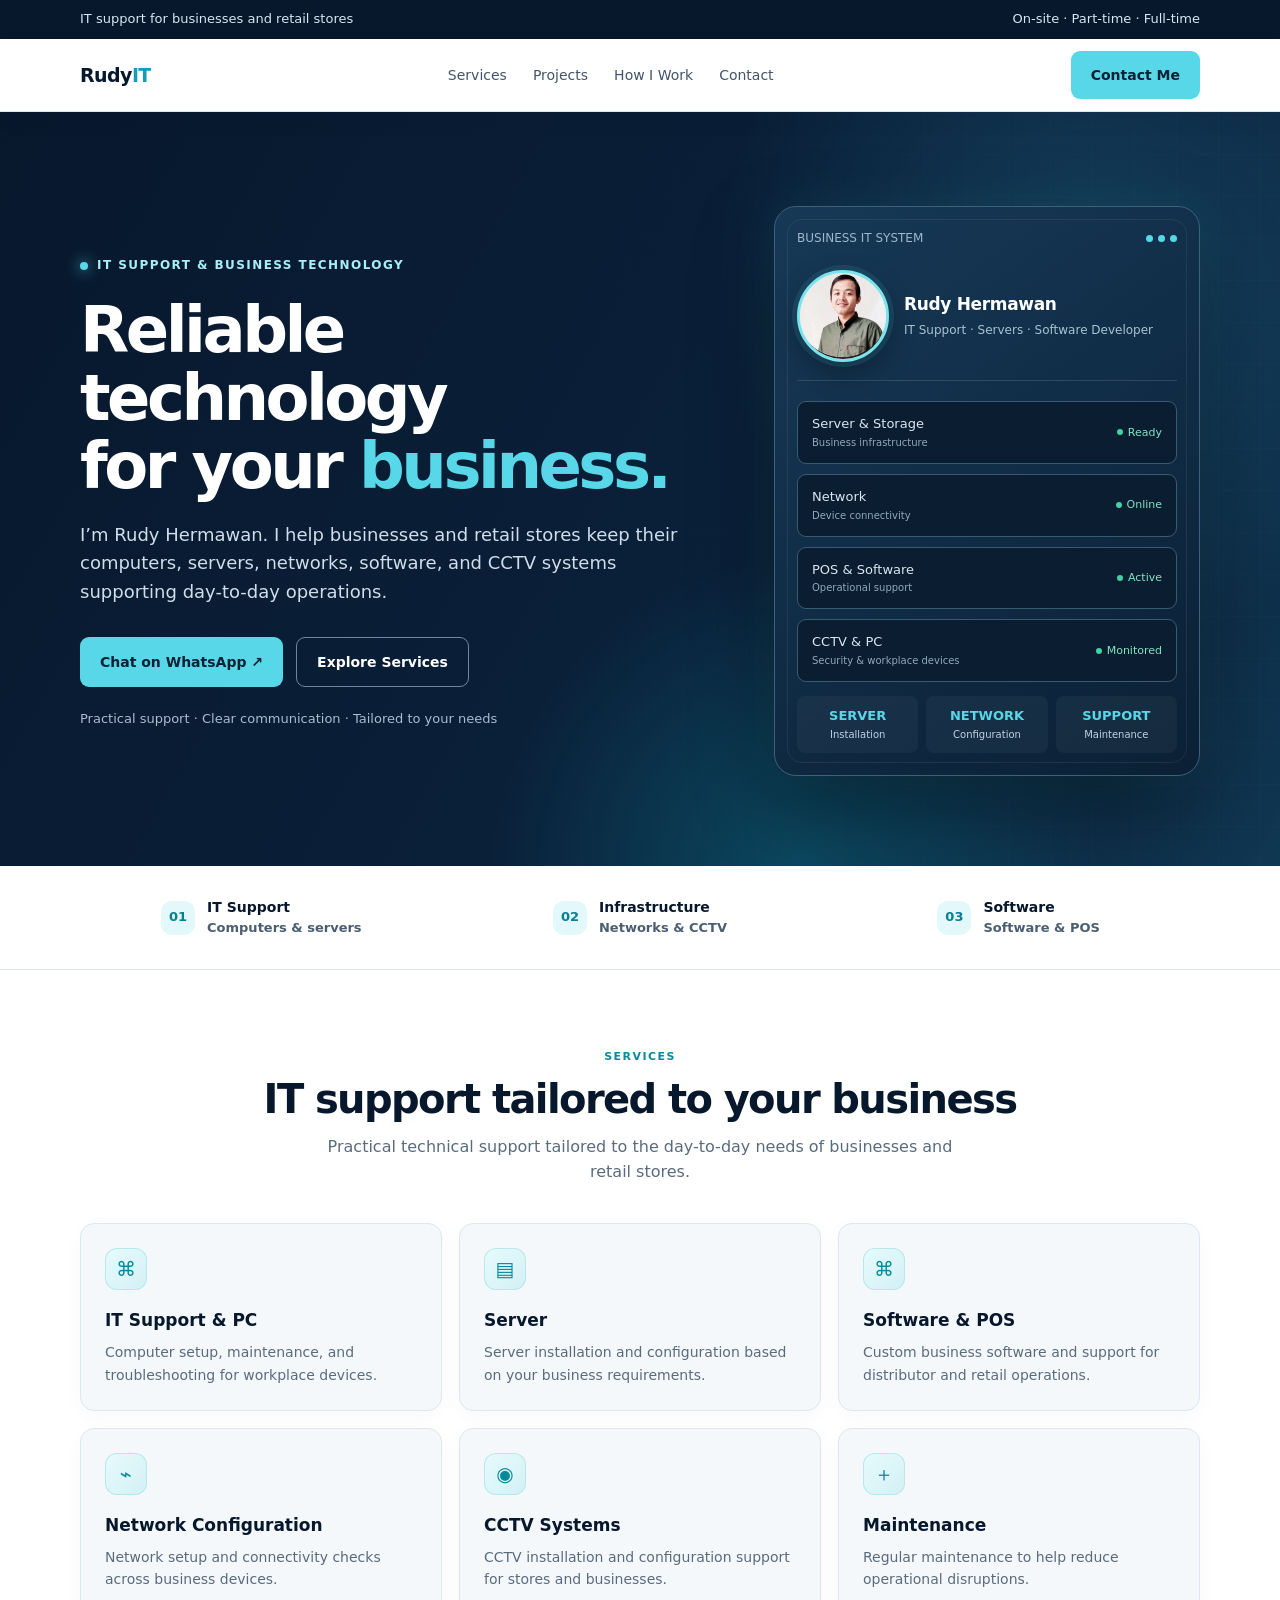
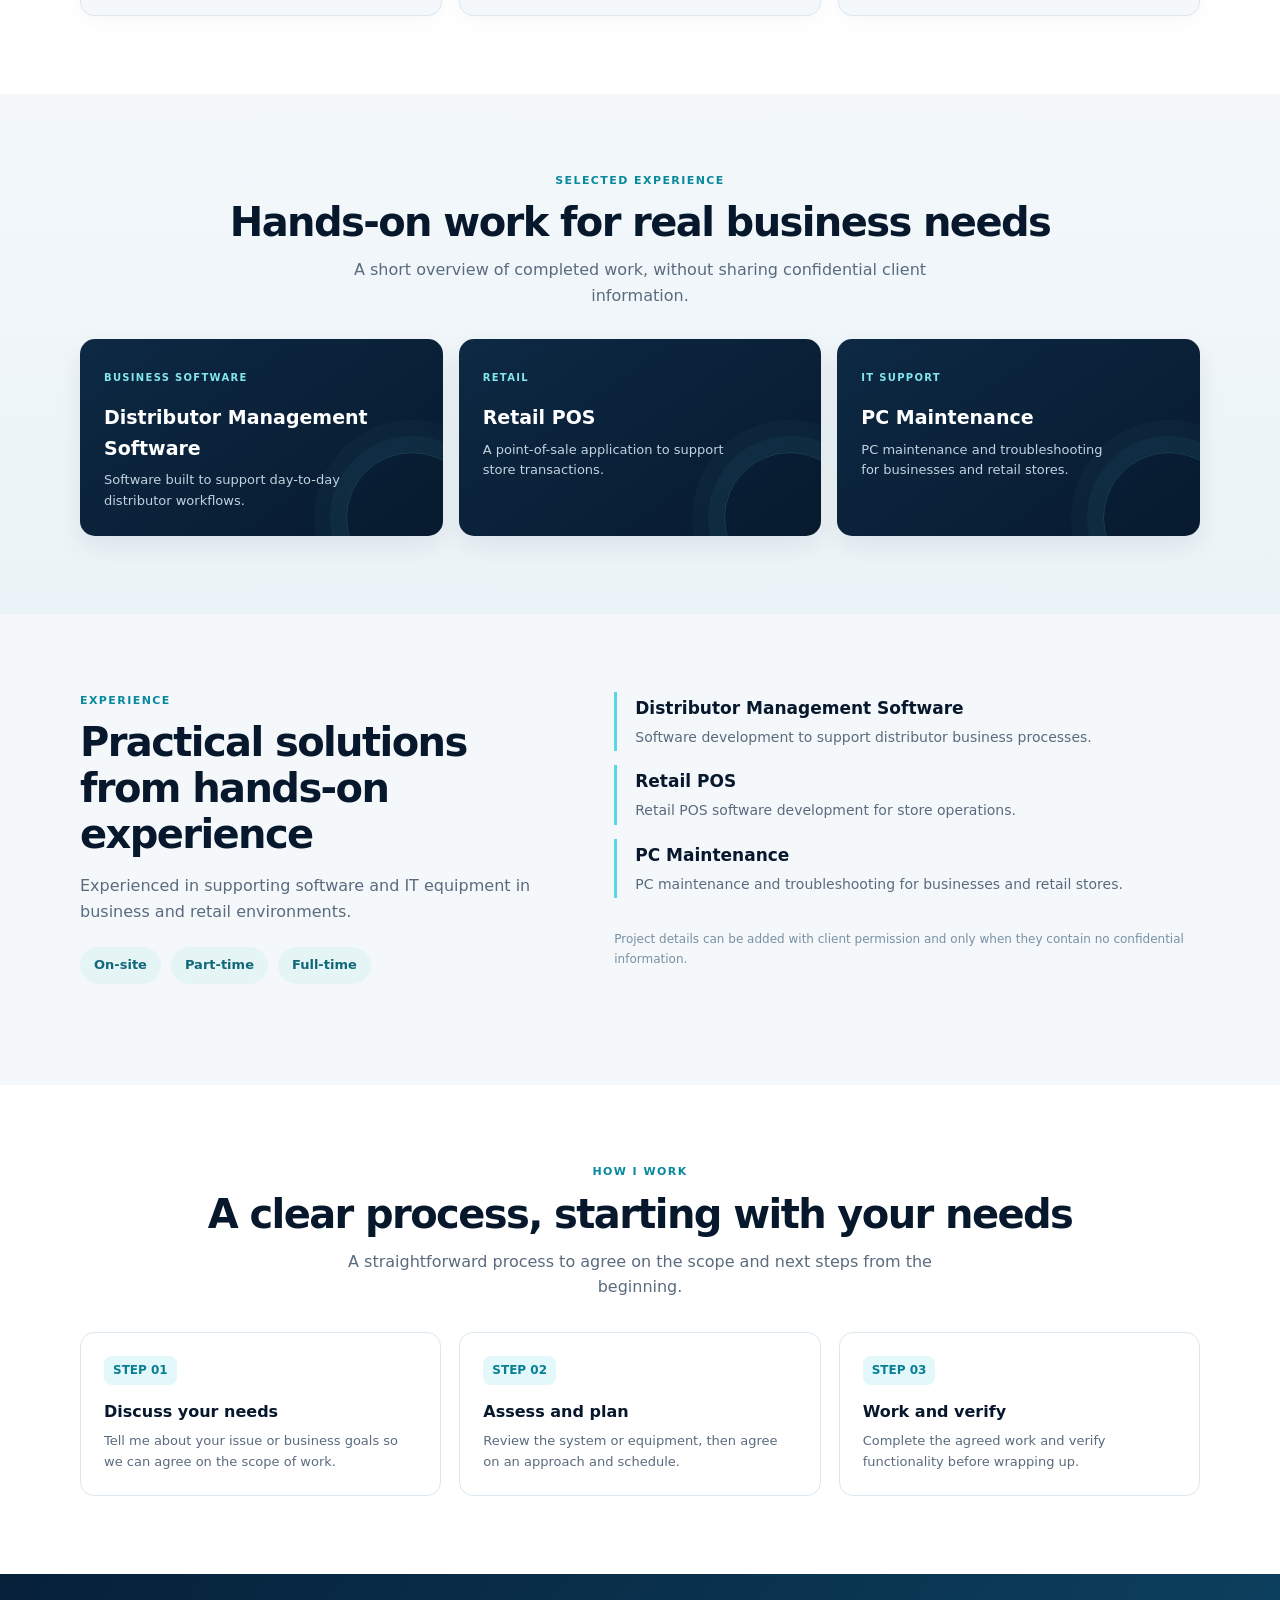
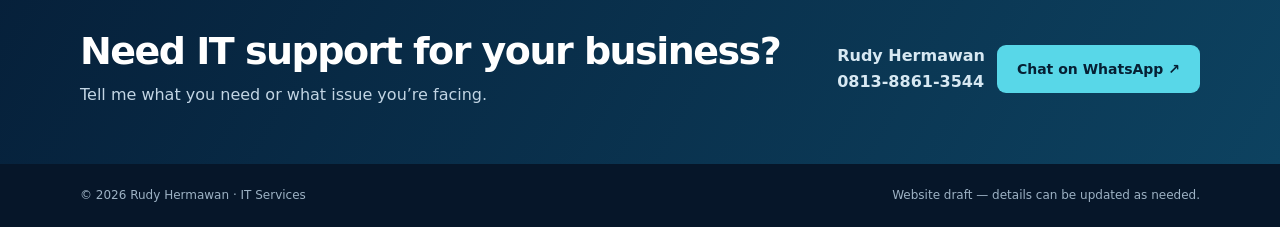
==== commit 72923a48: "Polish English website labels" ====
--- a/index.html
+++ b/index.html
@@ -16,13 +16,13 @@
 <div class="top"><div class="wrap"><span>IT support for businesses and retail stores</span><span>On-site · Part-time · Full-time</span></div></div>
 <header class="nav"><div class="wrap navin"><a class="brand" href="#home">Rudy<span>IT</span></a><nav class="links"><a href="#layanan">Services</a><a href="#proyek">Projects</a><a href="#proses">How I Work</a><a href="#kontak">Contact</a></nav><a class="btn primary" href="https://wa.me/6281388613544?text=Hello%20Rudy%2C%20I%20have%20a%20question%20about%20your%20IT%20services" target="_blank" rel="noopener">Contact Me</a></div></header>
 <main>
-<section class="hero" id="home"><div class="wrap heroGrid"><div><div class="eyebrow"><span class="dot"></span> IT Support & Business Technology</div><h1>Reliable technology<br>for your <em>business.</em></h1><p class="lead">I’m Rudy Hermawan. I help businesses and retail stores keep their computers, servers, networks, software, and CCTV systems supporting day-to-day operations.</p><div class="actions"><a class="btn primary" href="https://wa.me/6281388613544?text=Hello%20Rudy%2C%20I%20would%20like%20to%20discuss%20my%20IT%20needs" target="_blank" rel="noopener">Chat on WhatsApp ↗</a><a class="btn ghost" href="#layanan">Explore Services</a></div><div class="heroNote">Practical support · Clear communication · Tailored to your needs</div></div><div class="visual" aria-label="Ilustrasi server dan sistem IT"><div class="visualTop"><span>BUSINESS IT SYSTEM</span><div class="lights"><i></i><i></i><i></i></div></div><div class="portraitBlock"><div class="portraitFrame"><img class="portraitPhoto" src="assets/foto-rudy.png" alt="Photo of Rudy Hermawan"></div><div class="portraitCopy"><strong>Rudy Hermawan</strong><span>IT Support · Servers · Software Developer</span></div></div><div class="server"><div class="rack"><span>Server & Storage<small>Business infrastructure</small></span><span class="status">Ready</span></div><div class="rack"><span>Network<small>Device connectivity</small></span><span class="status">Online</span></div><div class="rack"><span>POS & Program<small>Operational support</small></span><span class="status">Active</span></div><div class="rack"><span>CCTV & PC<small>Security & workplace devices</small></span><span class="status">Monitored</span></div></div><div class="visualFoot"><div class="mini"><b>SERVER</b>Installation</div><div class="mini"><b>NETWORK</b>Configuration</div><div class="mini"><b>SUPPORT</b>Maintenance</div></div></div></div></section>
-<section class="proofstrip"><div class="wrap proofgrid"><div class="proofitem"><span class="proofmark">01</span><span><strong>IT Support</strong>Computers & servers</span></div><div class="proofitem"><span class="proofmark">02</span><span><strong>Infrastruktur</strong>Networks & CCTV</span></div><div class="proofitem"><span class="proofmark">03</span><span><strong>Software</strong>Software & POS</span></div></div></section>
+<section class="hero" id="home"><div class="wrap heroGrid"><div><div class="eyebrow"><span class="dot"></span> IT Support & Business Technology</div><h1>Reliable technology<br>for your <em>business.</em></h1><p class="lead">I’m Rudy Hermawan. I help businesses and retail stores keep their computers, servers, networks, software, and CCTV systems supporting day-to-day operations.</p><div class="actions"><a class="btn primary" href="https://wa.me/6281388613544?text=Hello%20Rudy%2C%20I%20would%20like%20to%20discuss%20my%20IT%20needs" target="_blank" rel="noopener">Chat on WhatsApp ↗</a><a class="btn ghost" href="#layanan">Explore Services</a></div><div class="heroNote">Practical support · Clear communication · Tailored to your needs</div></div><div class="visual" aria-label="Server and IT system illustration"><div class="visualTop"><span>BUSINESS IT SYSTEM</span><div class="lights"><i></i><i></i><i></i></div></div><div class="portraitBlock"><div class="portraitFrame"><img class="portraitPhoto" src="assets/foto-rudy.png" alt="Photo of Rudy Hermawan"></div><div class="portraitCopy"><strong>Rudy Hermawan</strong><span>IT Support · Servers · Software Developer</span></div></div><div class="server"><div class="rack"><span>Server & Storage<small>Business infrastructure</small></span><span class="status">Ready</span></div><div class="rack"><span>Network<small>Device connectivity</small></span><span class="status">Online</span></div><div class="rack"><span>POS & Software<small>Operational support</small></span><span class="status">Active</span></div><div class="rack"><span>CCTV & PC<small>Security & workplace devices</small></span><span class="status">Monitored</span></div></div><div class="visualFoot"><div class="mini"><b>SERVER</b>Installation</div><div class="mini"><b>NETWORK</b>Configuration</div><div class="mini"><b>SUPPORT</b>Maintenance</div></div></div></div></section>
+<section class="proofstrip"><div class="wrap proofgrid"><div class="proofitem"><span class="proofmark">01</span><span><strong>IT Support</strong>Computers & servers</span></div><div class="proofitem"><span class="proofmark">02</span><span><strong>Infrastructure</strong>Networks & CCTV</span></div><div class="proofitem"><span class="proofmark">03</span><span><strong>Software</strong>Software & POS</span></div></div></section>
 <section class="section white" id="layanan"><div class="wrap"><div class="center"><div class="kicker">Services</div><h2 class="h2">IT support tailored to your business</h2><p class="sub">Practical technical support tailored to the day-to-day needs of businesses and retail stores.</p></div><div class="cards"><article class="card"><div class="icon">⌘</div><h3>IT Support & PC</h3><p>Computer setup, maintenance, and troubleshooting for workplace devices.</p></article><article class="card"><div class="icon">▤</div><h3>Server</h3><p>Server installation and configuration based on your business requirements.</p></article><article class="card"><div class="icon">⌘</div><h3>Software & POS</h3><p>Custom business software and support for distributor and retail operations.</p></article><article class="card"><div class="icon">⌁</div><h3>Network Configuration</h3><p>Network setup and connectivity checks across business devices.</p></article><article class="card"><div class="icon">◉</div><h3>CCTV Systems</h3><p>CCTV installation and configuration support for stores and businesses.</p></article><article class="card"><div class="icon">＋</div><h3>Maintenance</h3><p>Regular maintenance to help reduce operational disruptions.</p></article></div></div></section>
-<section class="section sectionTint" id="proyek"><div class="wrap"><div class="center"><div class="kicker">Selected Experience</div><h2 class="h2">Hands-on work for real business needs</h2><p class="sub">A short overview of completed work, without sharing confidential client information.</p></div><div class="projectGrid"><article class="project"><span class="projectTag">Software bisnis</span><h3>Distributor Management Software</h3><p>Software built to support day-to-day distributor workflows.</p></article><article class="project"><span class="projectTag">Retail</span><h3>Retail POS</h3><p>A point-of-sale application to support store transactions.</p></article><article class="project"><span class="projectTag">IT Support</span><h3>Maintenance PC</h3><p>PC maintenance and troubleshooting for businesses and retail stores.</p></article></div></div></section>
-<section class="section" id="pengalaman"><div class="wrap experience"><div class="expIntro"><div class="kicker">Experience</div><h2 class="h2">Practical solutions from hands-on experience</h2><p>Experienced in supporting software and IT equipment in business and retail environments.</p><div class="availability"><span class="pill">On-site</span><span class="pill">Part-time</span><span class="pill">Full-time</span></div></div><div class="expList"><div class="expItem"><h3>Distributor Management Software</h3><p>Software development to support distributor business processes.</p></div><div class="expItem"><h3>Retail POS</h3><p>Retail POS software development for store operations.</p></div><div class="expItem"><h3>Maintenance PC</h3><p>PC maintenance and troubleshooting for businesses and retail stores.</p></div><p class="disclaimer">Project details can be added with client permission and only when they contain no confidential information.</p></div></div></section>
+<section class="section sectionTint" id="proyek"><div class="wrap"><div class="center"><div class="kicker">Selected Experience</div><h2 class="h2">Hands-on work for real business needs</h2><p class="sub">A short overview of completed work, without sharing confidential client information.</p></div><div class="projectGrid"><article class="project"><span class="projectTag">Business Software</span><h3>Distributor Management Software</h3><p>Software built to support day-to-day distributor workflows.</p></article><article class="project"><span class="projectTag">Retail</span><h3>Retail POS</h3><p>A point-of-sale application to support store transactions.</p></article><article class="project"><span class="projectTag">IT Support</span><h3>PC Maintenance</h3><p>PC maintenance and troubleshooting for businesses and retail stores.</p></article></div></div></section>
+<section class="section" id="pengalaman"><div class="wrap experience"><div class="expIntro"><div class="kicker">Experience</div><h2 class="h2">Practical solutions from hands-on experience</h2><p>Experienced in supporting software and IT equipment in business and retail environments.</p><div class="availability"><span class="pill">On-site</span><span class="pill">Part-time</span><span class="pill">Full-time</span></div></div><div class="expList"><div class="expItem"><h3>Distributor Management Software</h3><p>Software development to support distributor business processes.</p></div><div class="expItem"><h3>Retail POS</h3><p>Retail POS software development for store operations.</p></div><div class="expItem"><h3>PC Maintenance</h3><p>PC maintenance and troubleshooting for businesses and retail stores.</p></div><p class="disclaimer">Project details can be added with client permission and only when they contain no confidential information.</p></div></div></section>
 <section class="section white" id="proses"><div class="wrap"><div class="center"><div class="kicker">How I Work</div><h2 class="h2">A clear process, starting with your needs</h2><p class="sub">A straightforward process to agree on the scope and next steps from the beginning.</p></div><div class="steps"><article class="step"><span class="stepNum">STEP 01</span><h3>Discuss your needs</h3><p>Tell me about your issue or business goals so we can agree on the scope of work.</p></article><article class="step"><span class="stepNum">STEP 02</span><h3>Assess and plan</h3><p>Review the system or equipment, then agree on an approach and schedule.</p></article><article class="step"><span class="stepNum">STEP 03</span><h3>Work and verify</h3><p>Complete the agreed work and verify functionality before wrapping up.</p></article></div></div></section>
-<section class="cta" id="kontak"><div class="wrap ctain"><div><h2>Need IT support for your business?</h2><p>Tell me what you need or what issue you’re facing.</p></div><div class="contact"><div class="contactInfo">Rudy Hermawan<br>0813-8861-3544</div><a class="btn primary" href="https://wa.me/6281388613544?text=Hello%20Rudy%2C%20I%20would%20like%20to%20discuss%20your%20IT%20services" target="_blank" rel="noopener">Chat WhatsApp ↗</a></div></div></section>
+<section class="cta" id="kontak"><div class="wrap ctain"><div><h2>Need IT support for your business?</h2><p>Tell me what you need or what issue you’re facing.</p></div><div class="contact"><div class="contactInfo">Rudy Hermawan<br>0813-8861-3544</div><a class="btn primary" href="https://wa.me/6281388613544?text=Hello%20Rudy%2C%20I%20would%20like%20to%20discuss%20your%20IT%20services" target="_blank" rel="noopener">Chat on WhatsApp ↗</a></div></div></section>
 </main><footer class="footer"><div class="wrap"><span>© <span id="year">2026</span> Rudy Hermawan · IT Services</span><span>Website draft — details can be updated as needed.</span></div></footer>
 <script>document.getElementById('year').textContent=new Date().getFullYear();</script>
 </body></html>
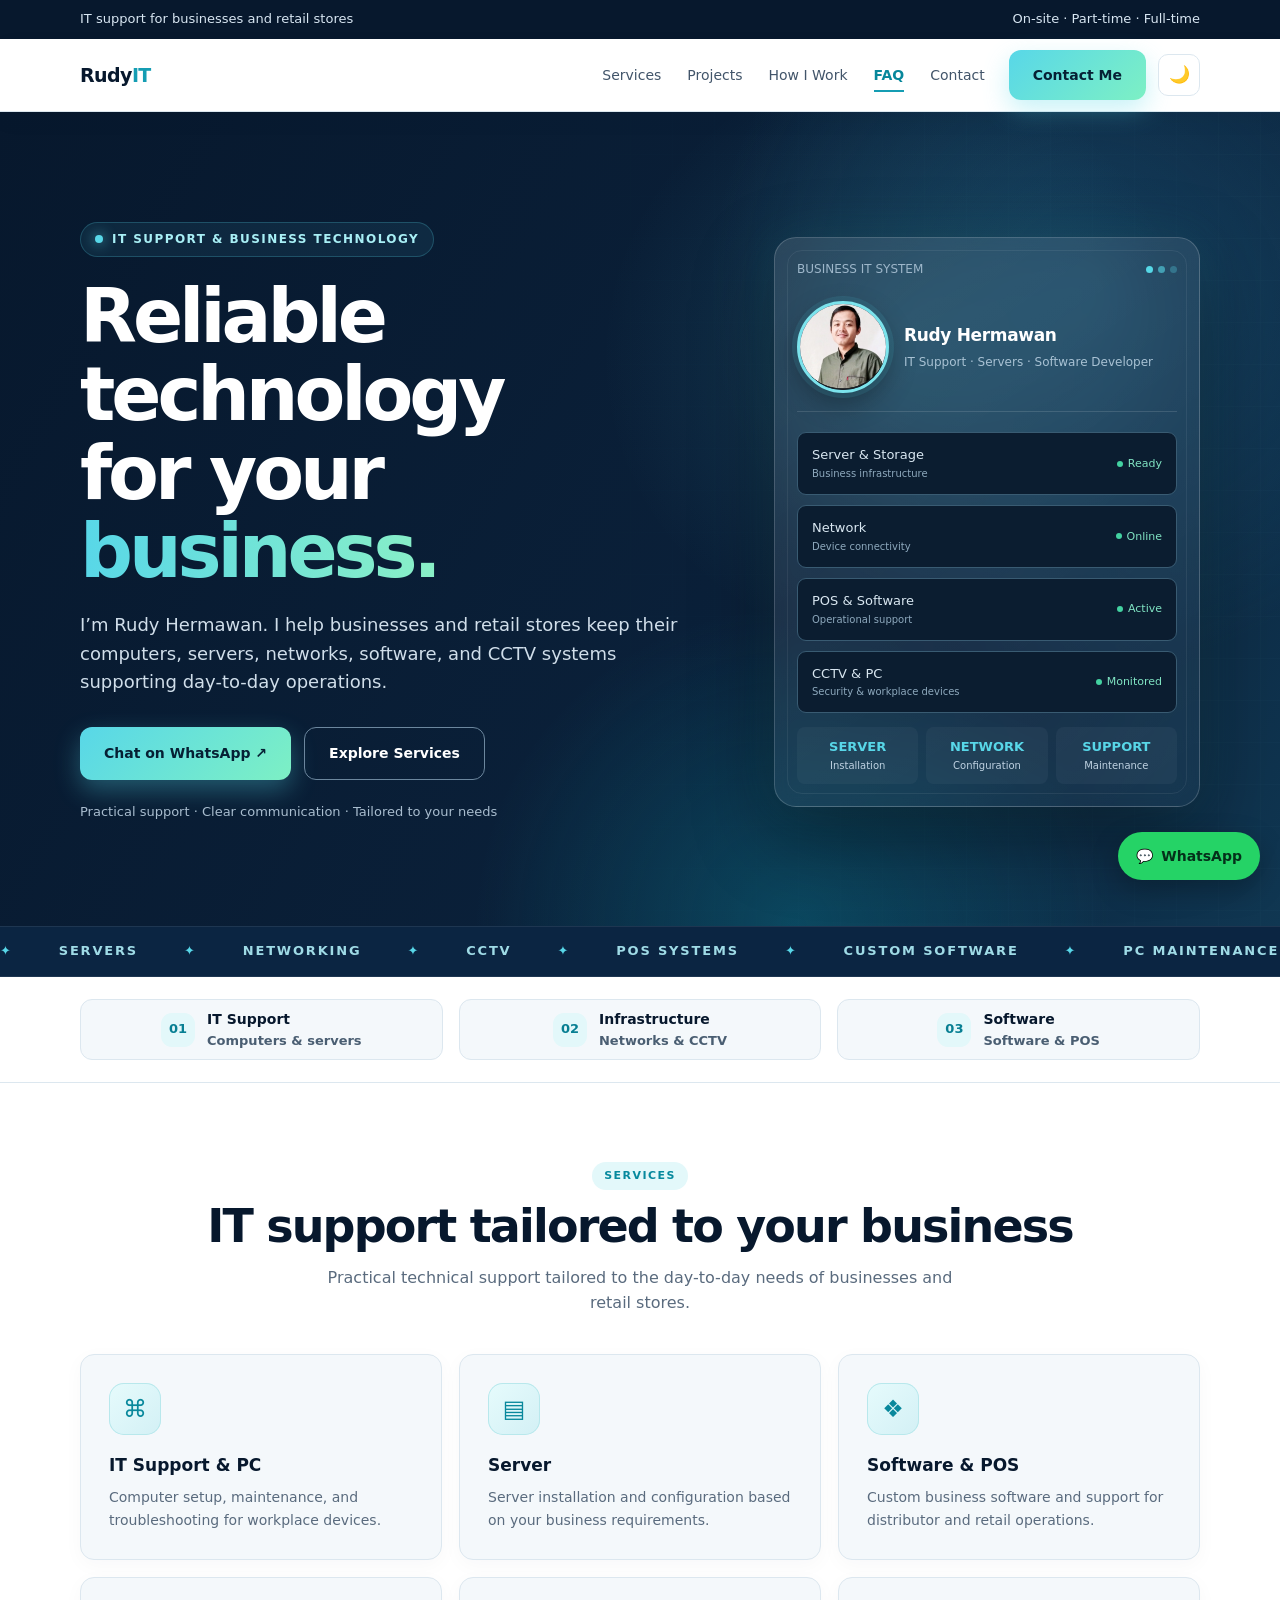
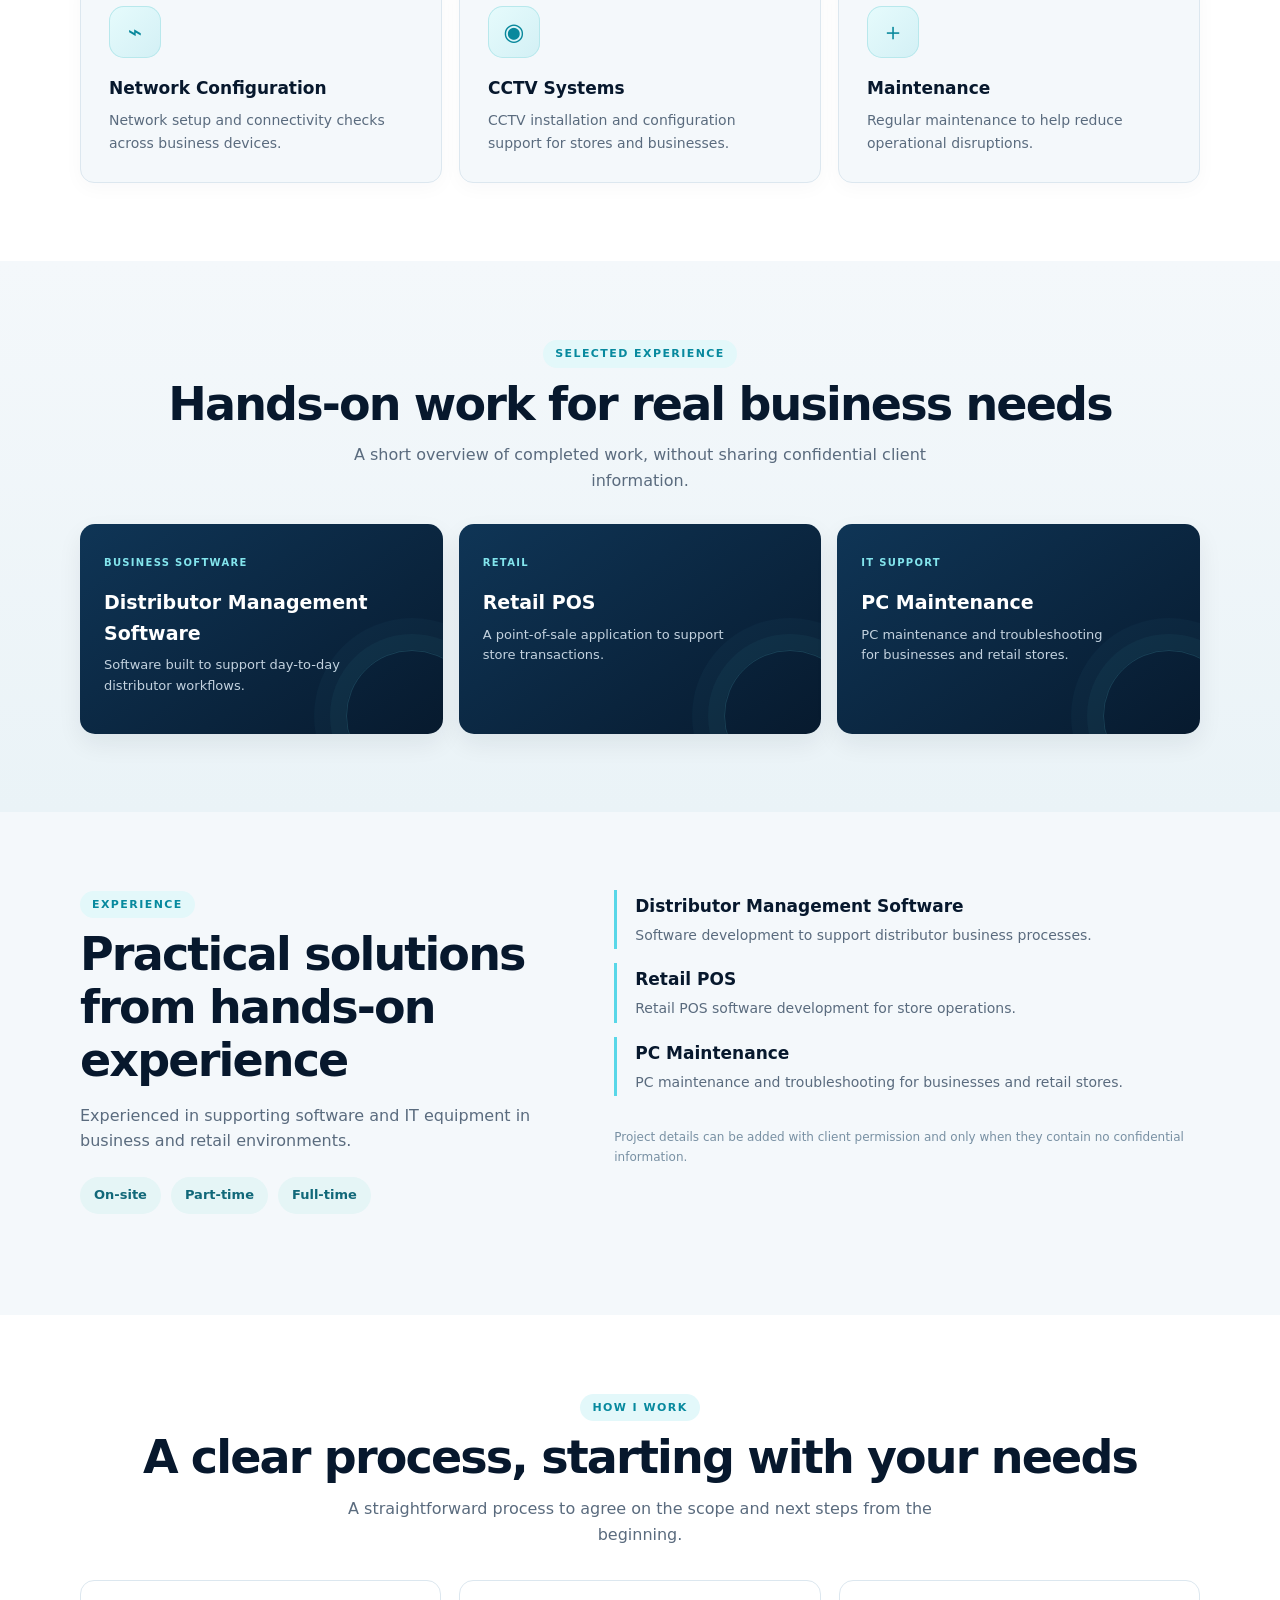
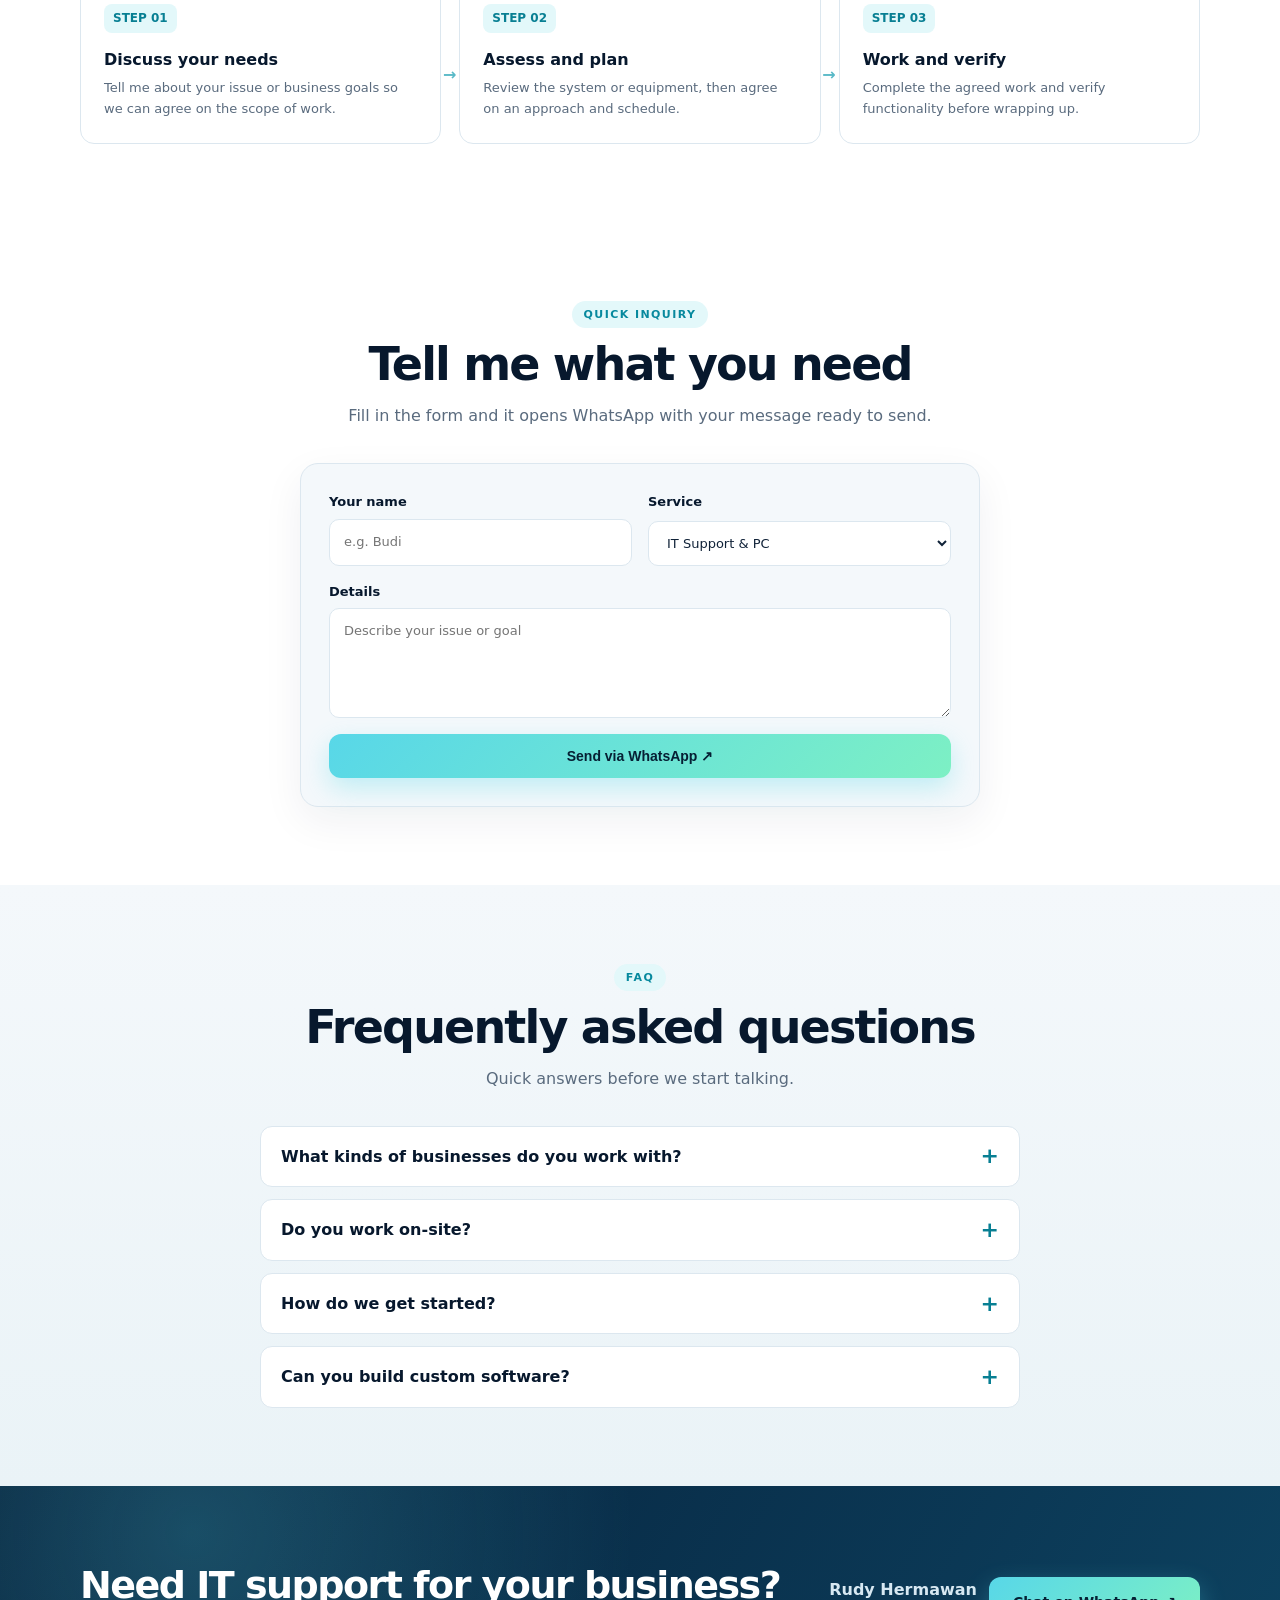
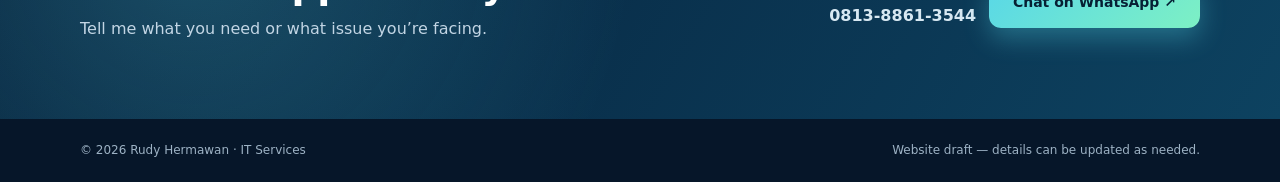
==== commit 7e0d8fda: "Redesign: split CSS/JS, dark mode, mobile menu, FAQ, inquiry form, animations" ====
--- a/index.html
+++ b/index.html
@@ -3,26 +3,26 @@
 <head>
 <meta charset="utf-8"><meta name="viewport" content="width=device-width, initial-scale=1">
 <meta name="description" content="IT services for businesses and retail stores: servers, software, networking, CCTV, and PC maintenance.">
+<meta name="theme-color" content="#07182d"><meta property="og:title" content="Rudy Hermawan | IT Solutions for Business"><meta property="og:description" content="Servers, software, networking, CCTV, and PC maintenance for businesses and retail stores."><meta property="og:type" content="website"><link rel="icon" href="data:image/svg+xml,%3Csvg xmlns='http://www.w3.org/2000/svg' viewBox='0 0 64 64'%3E%3Crect width='64' height='64' rx='14' fill='%2307182d'/%3E%3Ctext x='32' y='43' font-size='30' font-family='sans-serif' font-weight='800' text-anchor='middle' fill='%2358d7e8'%3ERH%3C/text%3E%3C/svg%3E">
 <title>Rudy Hermawan | IT Solutions for Business</title>
-<style>
-:root{--navy:#07182d;--navy2:#0b2542;--cyan:#58d7e8;--ink:#102238;--muted:#5a6b7e;--paper:#f4f8fb;--white:#fff;--line:#dce7ef;--green:#128c62}*{box-sizing:border-box}html{scroll-behavior:smooth}body{margin:0;font-family:Inter,ui-sans-serif,system-ui,-apple-system,"Segoe UI",sans-serif;color:var(--ink);background:var(--paper);line-height:1.6}a{color:inherit;text-decoration:none}.wrap{width:min(1120px,calc(100% - 40px));margin:auto}.top{background:var(--navy);color:#d8e6f2;font-size:13px;padding:9px 0}.top .wrap{display:flex;justify-content:space-between;gap:12px}.nav{background:#fff;border-bottom:1px solid var(--line)}.navin{height:72px;display:flex;align-items:center;justify-content:space-between}.brand{font-weight:800;letter-spacing:-.03em;color:var(--navy);font-size:19px}.brand span{color:#159db3}.links{display:flex;gap:26px;color:#42556a;font-size:14px}.links a:hover{color:#07879b}.hero{background:radial-gradient(ellipse at 80% 30%,#16446b 0%,transparent 43%),linear-gradient(120deg,var(--navy),#0b223c 70%,#103752);color:#fff;padding:94px 0 90px;overflow:hidden}.heroGrid{display:grid;grid-template-columns:1.2fr .8fr;gap:55px;align-items:center}.eyebrow{display:inline-flex;align-items:center;gap:9px;color:#a8eff5;font-weight:700;letter-spacing:.12em;text-transform:uppercase;font-size:12px}.dot{width:8px;height:8px;border-radius:50%;background:var(--cyan);box-shadow:0 0 14px var(--cyan)}h1{font-size:clamp(38px,5.5vw,64px);line-height:1.06;letter-spacing:-.055em;margin:20px 0}.hero h1 em{font-style:normal;color:var(--cyan)}.lead{font-size:18px;color:#d0deea;max-width:620px;margin:0 0 30px}.actions{display:flex;gap:13px;flex-wrap:wrap}.btn{display:inline-flex;align-items:center;justify-content:center;padding:13px 20px;border-radius:9px;font-weight:750;font-size:14px;transition:.18s}.btn.primary{background:var(--cyan);color:#062034}.btn.primary:hover{transform:translateY(-2px);filter:brightness(1.05)}.btn.ghost{border:1px solid #6c879e;color:#fff}.heroNote{margin-top:22px;color:#a9bdcf;font-size:13px}.visual{border:1px solid #3d607b;border-radius:22px;padding:22px;background:linear-gradient(145deg,#163957,#0b2035);box-shadow:0 24px 65px #0005;position:relative}.visual:before{content:"";position:absolute;inset:12px;border:1px solid #ffffff12;border-radius:15px;pointer-events:none}.visualTop{display:flex;align-items:center;justify-content:space-between;color:#9eb7ca;font-size:12px;margin:0 0 22px}.lights{display:flex;gap:5px}.lights i{width:7px;height:7px;background:#56d8e7;border-radius:50%}.server{display:grid;gap:10px}.rack{border:1px solid #395b72;background:#0b1d30;border-radius:9px;padding:12px 14px;display:flex;justify-content:space-between;align-items:center;color:#d9e7f1;font-size:13px}.rack small{color:#8ea9bd;display:block;font-size:10px}.status{display:flex;gap:5px;align-items:center;color:#80e4c3;font-size:11px}.status:before{content:"";width:6px;height:6px;border-radius:50%;background:#43d2a1}.visualFoot{display:grid;grid-template-columns:repeat(3,1fr);gap:8px;margin-top:14px}.mini{background:#ffffff0a;border-radius:8px;padding:10px;text-align:center;color:#bfd2e2;font-size:10px}.mini b{display:block;color:var(--cyan);font-size:13px}.section{padding:78px 0}.section.white{background:white}.center{text-align:center}.kicker{color:#07899e;text-transform:uppercase;letter-spacing:.13em;font-weight:800;font-size:11px}.h2{font-size:clamp(28px,4vw,40px);line-height:1.15;letter-spacing:-.04em;color:var(--navy);margin:10px 0 12px}.sub{color:var(--muted);max-width:640px;margin:0 auto}.cards{display:grid;grid-template-columns:repeat(3,1fr);gap:17px;margin-top:38px}.card{background:#fff;border:1px solid var(--line);border-radius:14px;padding:24px;box-shadow:0 5px 20px #10223808}.white .card{background:var(--paper)}.icon{width:42px;height:42px;display:grid;place-items:center;border-radius:12px;background:#e3f8fa;color:#09889c;font-size:20px;margin-bottom:17px}.card h3{margin:0 0 7px;color:var(--navy);font-size:17px}.card p{margin:0;color:var(--muted);font-size:14px}.experience{display:grid;grid-template-columns:.9fr 1.1fr;gap:55px;align-items:start}.expIntro p{color:var(--muted)}.expList{display:grid;gap:14px}.expItem{border-left:3px solid var(--cyan);padding:3px 0 3px 18px}.expItem h3{margin:0 0 4px;color:var(--navy);font-size:17px}.expItem p{margin:0;color:var(--muted);font-size:14px}.work{display:grid;grid-template-columns:repeat(3,1fr);gap:14px;margin-top:25px}.workbox{padding:20px;background:#fff;border:1px solid var(--line);border-radius:12px}.workbox b{display:block;color:var(--navy);margin-bottom:5px}.workbox span{font-size:13px;color:var(--muted)}.availability{display:flex;flex-wrap:wrap;gap:10px;margin:23px 0}.pill{background:#e5f5f6;color:#116879;border-radius:100px;padding:8px 14px;font-size:13px;font-weight:700}.cta{background:linear-gradient(120deg,#06203a,#0d4260);padding:56px 0;color:#fff}.ctain{display:flex;align-items:center;justify-content:space-between;gap:28px}.cta h2{font-size:clamp(26px,4vw,38px);line-height:1.15;margin:0 0 8px;letter-spacing:-.04em}.cta p{margin:0;color:#c2d5e4}.contact{display:flex;align-items:center;gap:12px;flex-wrap:wrap}.contactInfo{color:#d7e8f2;font-weight:700}.footer{background:#061629;color:#9db2c4;padding:22px 0;font-size:12px}.footer .wrap{display:flex;justify-content:space-between;gap:12px}.disclaimer{font-size:12px;color:#7890a3;margin-top:18px}
-/* visual polish */
-.nav{position:sticky;top:0;z-index:10;box-shadow:0 8px 24px #07182d0a}.hero{position:relative;background-image:radial-gradient(circle at 85% 22%,#1d5a7b88 0,transparent 30%),radial-gradient(circle at 62% 100%,#0b91a455 0,transparent 28%),linear-gradient(120deg,var(--navy),#0b223c 70%,#103752)}.hero:after{content:"";position:absolute;inset:0;pointer-events:none;opacity:.16;background-image:linear-gradient(#8de5ef1c 1px,transparent 1px),linear-gradient(90deg,#8de5ef1c 1px,transparent 1px);background-size:42px 42px;mask-image:linear-gradient(90deg,transparent 30%,#000 100%)}.heroGrid{position:relative;z-index:1}.visual{backdrop-filter:blur(8px);box-shadow:0 28px 80px #0006,0 0 50px #54d7e81c}.card{transition:transform .22s ease,box-shadow .22s ease,border-color .22s ease}.card:hover{transform:translateY(-5px);border-color:#9edfe7;box-shadow:0 18px 38px #10223812}.icon{background:linear-gradient(135deg,#e6fbfc,#d3f0f5);box-shadow:inset 0 0 0 1px #b8e8ec}.proofstrip{padding:22px 0;background:#fff;border-bottom:1px solid var(--line)}.proofgrid{display:grid;grid-template-columns:repeat(3,1fr);gap:16px}.proofitem{display:flex;align-items:center;justify-content:center;gap:12px;padding:8px;color:#4a5e72;font-weight:700;font-size:13px}.proofmark{width:34px;height:34px;display:grid;place-items:center;border-radius:11px;background:#e3f8fa;color:#087f93;font-weight:900}.proofitem strong{display:block;color:var(--navy);font-size:14px}.projectGrid{display:grid;grid-template-columns:repeat(3,1fr);gap:16px;margin-top:30px}.project{background:linear-gradient(145deg,#0d2944,#071a2e);color:#fff;border-radius:15px;padding:24px;min-height:190px;position:relative;overflow:hidden;box-shadow:0 10px 25px #07182d12}.project:after{content:"";position:absolute;width:130px;height:130px;border:1px solid #63d8e52b;border-radius:50%;right:-35px;bottom:-48px;box-shadow:0 0 0 16px #63d8e50b,0 0 0 32px #63d8e508}.projectTag{font-size:10px;letter-spacing:.13em;text-transform:uppercase;color:#83e5ed;font-weight:800}.project h3{font-size:19px;margin:14px 0 7px}.project p{font-size:13px;color:#c3d2df;margin:0;max-width:260px}.steps{display:grid;grid-template-columns:repeat(3,1fr);gap:18px;margin-top:32px}.step{background:#fff;border:1px solid var(--line);border-radius:14px;padding:23px;position:relative}.stepNum{font-size:12px;font-weight:900;color:#087f93;background:#e3f8fa;border-radius:8px;padding:5px 9px;display:inline-block}.step h3{font-size:16px;color:var(--navy);margin:14px 0 6px}.step p{font-size:13px;color:var(--muted);margin:0}.sectionTint{background:linear-gradient(180deg,#f4f8fb,#eaf3f7)}@media(prefers-reduced-motion:reduce){html{scroll-behavior:auto}.card,.btn{transition:none}}
-@media(max-width:780px){.proofgrid{grid-template-columns:1fr}.proofitem{justify-content:flex-start}.projectGrid,.steps{grid-template-columns:1fr}.hero{padding:68px 0}.heroGrid,.experience{grid-template-columns:1fr;gap:32px}.visual{max-width:500px}.cards{grid-template-columns:repeat(2,1fr)}.ctain{align-items:flex-start;flex-direction:column}.links{gap:13px;font-size:12px}.navin{height:auto;min-height:66px}.brand{font-size:16px}.top .wrap{font-size:11px}}@media(max-width:520px){.wrap{width:min(100% - 28px,1120px)}.links{display:none}.cards,.work{grid-template-columns:1fr}.hero h1{font-size:42px}.lead{font-size:16px}.section{padding:58px 0}.footer .wrap{flex-direction:column}.top .wrap span:last-child{display:none}}
-.portraitBlock{display:flex;align-items:center;gap:15px;margin:4px 0 20px;padding-bottom:18px;border-bottom:1px solid #ffffff20}.portraitFrame{width:92px;height:92px;flex:0 0 92px;border-radius:50%;overflow:hidden;border:3px solid #7be3ec;box-shadow:0 0 0 5px #58d7e81c,0 10px 28px #0005;background:#eef0ed;display:grid;place-items:center}.portraitPhoto{width:112%;height:112%;object-fit:cover;object-position:36% center;border-radius:50%;transform:scale(1.06)}.portraitCopy strong{display:block;color:#fff;font-size:17px;letter-spacing:-.02em}.portraitCopy span{display:block;color:#a9c2d4;font-size:12px;margin-top:3px}
-</style>
+<link rel="stylesheet" href="assets/style.css">
 </head>
 <body>
 <div class="top"><div class="wrap"><span>IT support for businesses and retail stores</span><span>On-site · Part-time · Full-time</span></div></div>
-<header class="nav"><div class="wrap navin"><a class="brand" href="#home">Rudy<span>IT</span></a><nav class="links"><a href="#layanan">Services</a><a href="#proyek">Projects</a><a href="#proses">How I Work</a><a href="#kontak">Contact</a></nav><a class="btn primary" href="https://wa.me/6281388613544?text=Hello%20Rudy%2C%20I%20have%20a%20question%20about%20your%20IT%20services" target="_blank" rel="noopener">Contact Me</a></div></header>
+<header class="nav"><div class="wrap navin"><a class="brand" href="#home">Rudy<span>IT</span></a><nav class="links"><a href="#layanan">Services</a><a href="#proyek">Projects</a><a href="#proses">How I Work</a><a href="#faq">FAQ</a><a href="#kontak">Contact</a></nav><a class="btn primary navCta" href="https://wa.me/6281388613544?text=Hello%20Rudy%2C%20I%20have%20a%20question%20about%20your%20IT%20services" target="_blank" rel="noopener">Contact Me</a><button class="themeBtn" id="themeBtn" aria-label="Toggle dark mode">🌙</button><button class="menuBtn" id="menuBtn" aria-label="Open menu" aria-expanded="false">☰</button></div></header>
 <main>
 <section class="hero" id="home"><div class="wrap heroGrid"><div><div class="eyebrow"><span class="dot"></span> IT Support & Business Technology</div><h1>Reliable technology<br>for your <em>business.</em></h1><p class="lead">I’m Rudy Hermawan. I help businesses and retail stores keep their computers, servers, networks, software, and CCTV systems supporting day-to-day operations.</p><div class="actions"><a class="btn primary" href="https://wa.me/6281388613544?text=Hello%20Rudy%2C%20I%20would%20like%20to%20discuss%20my%20IT%20needs" target="_blank" rel="noopener">Chat on WhatsApp ↗</a><a class="btn ghost" href="#layanan">Explore Services</a></div><div class="heroNote">Practical support · Clear communication · Tailored to your needs</div></div><div class="visual" aria-label="Server and IT system illustration"><div class="visualTop"><span>BUSINESS IT SYSTEM</span><div class="lights"><i></i><i></i><i></i></div></div><div class="portraitBlock"><div class="portraitFrame"><img class="portraitPhoto" src="assets/foto-rudy.png" alt="Photo of Rudy Hermawan"></div><div class="portraitCopy"><strong>Rudy Hermawan</strong><span>IT Support · Servers · Software Developer</span></div></div><div class="server"><div class="rack"><span>Server & Storage<small>Business infrastructure</small></span><span class="status">Ready</span></div><div class="rack"><span>Network<small>Device connectivity</small></span><span class="status">Online</span></div><div class="rack"><span>POS & Software<small>Operational support</small></span><span class="status">Active</span></div><div class="rack"><span>CCTV & PC<small>Security & workplace devices</small></span><span class="status">Monitored</span></div></div><div class="visualFoot"><div class="mini"><b>SERVER</b>Installation</div><div class="mini"><b>NETWORK</b>Configuration</div><div class="mini"><b>SUPPORT</b>Maintenance</div></div></div></div></section>
+<div class="marquee" aria-hidden="true"><div class="track"><span>Servers</span><span>Networking</span><span>CCTV</span><span>POS Systems</span><span>Custom Software</span><span>PC Maintenance</span><span>IT Support</span><span>Servers</span><span>Networking</span><span>CCTV</span><span>POS Systems</span><span>Custom Software</span><span>PC Maintenance</span><span>IT Support</span></div></div>
 <section class="proofstrip"><div class="wrap proofgrid"><div class="proofitem"><span class="proofmark">01</span><span><strong>IT Support</strong>Computers & servers</span></div><div class="proofitem"><span class="proofmark">02</span><span><strong>Infrastructure</strong>Networks & CCTV</span></div><div class="proofitem"><span class="proofmark">03</span><span><strong>Software</strong>Software & POS</span></div></div></section>
-<section class="section white" id="layanan"><div class="wrap"><div class="center"><div class="kicker">Services</div><h2 class="h2">IT support tailored to your business</h2><p class="sub">Practical technical support tailored to the day-to-day needs of businesses and retail stores.</p></div><div class="cards"><article class="card"><div class="icon">⌘</div><h3>IT Support & PC</h3><p>Computer setup, maintenance, and troubleshooting for workplace devices.</p></article><article class="card"><div class="icon">▤</div><h3>Server</h3><p>Server installation and configuration based on your business requirements.</p></article><article class="card"><div class="icon">⌘</div><h3>Software & POS</h3><p>Custom business software and support for distributor and retail operations.</p></article><article class="card"><div class="icon">⌁</div><h3>Network Configuration</h3><p>Network setup and connectivity checks across business devices.</p></article><article class="card"><div class="icon">◉</div><h3>CCTV Systems</h3><p>CCTV installation and configuration support for stores and businesses.</p></article><article class="card"><div class="icon">＋</div><h3>Maintenance</h3><p>Regular maintenance to help reduce operational disruptions.</p></article></div></div></section>
+<section class="section white" id="layanan"><div class="wrap"><div class="center"><div class="kicker">Services</div><h2 class="h2">IT support tailored to your business</h2><p class="sub">Practical technical support tailored to the day-to-day needs of businesses and retail stores.</p></div><div class="cards"><article class="card"><div class="icon">⌘</div><h3>IT Support & PC</h3><p>Computer setup, maintenance, and troubleshooting for workplace devices.</p></article><article class="card"><div class="icon">▤</div><h3>Server</h3><p>Server installation and configuration based on your business requirements.</p></article><article class="card"><div class="icon">❖</div><h3>Software & POS</h3><p>Custom business software and support for distributor and retail operations.</p></article><article class="card"><div class="icon">⌁</div><h3>Network Configuration</h3><p>Network setup and connectivity checks across business devices.</p></article><article class="card"><div class="icon">◉</div><h3>CCTV Systems</h3><p>CCTV installation and configuration support for stores and businesses.</p></article><article class="card"><div class="icon">＋</div><h3>Maintenance</h3><p>Regular maintenance to help reduce operational disruptions.</p></article></div></div></section>
 <section class="section sectionTint" id="proyek"><div class="wrap"><div class="center"><div class="kicker">Selected Experience</div><h2 class="h2">Hands-on work for real business needs</h2><p class="sub">A short overview of completed work, without sharing confidential client information.</p></div><div class="projectGrid"><article class="project"><span class="projectTag">Business Software</span><h3>Distributor Management Software</h3><p>Software built to support day-to-day distributor workflows.</p></article><article class="project"><span class="projectTag">Retail</span><h3>Retail POS</h3><p>A point-of-sale application to support store transactions.</p></article><article class="project"><span class="projectTag">IT Support</span><h3>PC Maintenance</h3><p>PC maintenance and troubleshooting for businesses and retail stores.</p></article></div></div></section>
 <section class="section" id="pengalaman"><div class="wrap experience"><div class="expIntro"><div class="kicker">Experience</div><h2 class="h2">Practical solutions from hands-on experience</h2><p>Experienced in supporting software and IT equipment in business and retail environments.</p><div class="availability"><span class="pill">On-site</span><span class="pill">Part-time</span><span class="pill">Full-time</span></div></div><div class="expList"><div class="expItem"><h3>Distributor Management Software</h3><p>Software development to support distributor business processes.</p></div><div class="expItem"><h3>Retail POS</h3><p>Retail POS software development for store operations.</p></div><div class="expItem"><h3>PC Maintenance</h3><p>PC maintenance and troubleshooting for businesses and retail stores.</p></div><p class="disclaimer">Project details can be added with client permission and only when they contain no confidential information.</p></div></div></section>
 <section class="section white" id="proses"><div class="wrap"><div class="center"><div class="kicker">How I Work</div><h2 class="h2">A clear process, starting with your needs</h2><p class="sub">A straightforward process to agree on the scope and next steps from the beginning.</p></div><div class="steps"><article class="step"><span class="stepNum">STEP 01</span><h3>Discuss your needs</h3><p>Tell me about your issue or business goals so we can agree on the scope of work.</p></article><article class="step"><span class="stepNum">STEP 02</span><h3>Assess and plan</h3><p>Review the system or equipment, then agree on an approach and schedule.</p></article><article class="step"><span class="stepNum">STEP 03</span><h3>Work and verify</h3><p>Complete the agreed work and verify functionality before wrapping up.</p></article></div></div></section>
+<section class="section white" id="konsultasi"><div class="wrap"><div class="center"><div class="kicker">Quick Inquiry</div><h2 class="h2">Tell me what you need</h2><p class="sub">Fill in the form and it opens WhatsApp with your message ready to send.</p></div><form class="inq" id="inq"><label>Your name<input name="n" required placeholder="e.g. Budi"></label><label>Service<select name="s"><option>IT Support & PC</option><option>Server</option><option>Software & POS</option><option>Network Configuration</option><option>CCTV Systems</option><option>Maintenance</option></select></label><label class="full">Details<textarea name="d" rows="4" placeholder="Describe your issue or goal"></textarea></label><button class="btn primary full" type="submit">Send via WhatsApp ↗</button></form></div></section>
+<section class="section sectionTint" id="faq"><div class="wrap"><div class="center"><div class="kicker">FAQ</div><h2 class="h2">Frequently asked questions</h2><p class="sub">Quick answers before we start talking.</p></div><div class="faq"><details><summary>What kinds of businesses do you work with?</summary><p>Mainly small and medium businesses, distributors, and retail stores that need dependable day-to-day IT support.</p></details><details><summary>Do you work on-site?</summary><p>Yes. I’m available on-site, and also for part-time or full-time arrangements depending on your needs.</p></details><details><summary>How do we get started?</summary><p>Send a message on WhatsApp describing your issue or goal. We’ll agree on the scope, approach, and schedule before any work begins.</p></details><details><summary>Can you build custom software?</summary><p>Yes, including distributor management software and retail POS applications tailored to your workflow.</p></details></div></div></section>
 <section class="cta" id="kontak"><div class="wrap ctain"><div><h2>Need IT support for your business?</h2><p>Tell me what you need or what issue you’re facing.</p></div><div class="contact"><div class="contactInfo">Rudy Hermawan<br>0813-8861-3544</div><a class="btn primary" href="https://wa.me/6281388613544?text=Hello%20Rudy%2C%20I%20would%20like%20to%20discuss%20your%20IT%20services" target="_blank" rel="noopener">Chat on WhatsApp ↗</a></div></div></section>
 </main><footer class="footer"><div class="wrap"><span>© <span id="year">2026</span> Rudy Hermawan · IT Services</span><span>Website draft — details can be updated as needed.</span></div></footer>
-<script>document.getElementById('year').textContent=new Date().getFullYear();</script>
+<a class="fab" href="https://wa.me/6281388613544?text=Hello%20Rudy%2C%20I%20would%20like%20to%20discuss%20my%20IT%20needs" target="_blank" rel="noopener" aria-label="Chat on WhatsApp">💬 <span>WhatsApp</span></a>
+<button class="toTop" id="toTop" aria-label="Back to top">↑</button>
+<script src="assets/main.js" defer></script>
 </body></html>
--- a/assets/style.css
+++ b/assets/style.css
@@ -0,0 +1,75 @@
+:root{--navy:#07182d;--navy2:#0b2542;--cyan:#58d7e8;--ink:#102238;--muted:#5a6b7e;--paper:#f4f8fb;--white:#fff;--line:#dce7ef;--green:#128c62}*{box-sizing:border-box}html{scroll-behavior:smooth}body{margin:0;font-family:Inter,ui-sans-serif,system-ui,-apple-system,"Segoe UI",sans-serif;color:var(--ink);background:var(--paper);line-height:1.6}a{color:inherit;text-decoration:none}.wrap{width:min(1120px,calc(100% - 40px));margin:auto}.top{background:var(--navy);color:#d8e6f2;font-size:13px;padding:9px 0}.top .wrap{display:flex;justify-content:space-between;gap:12px}.nav{background:#fff;border-bottom:1px solid var(--line)}.navin{height:72px;display:flex;align-items:center;justify-content:space-between}.brand{font-weight:800;letter-spacing:-.03em;color:var(--navy);font-size:19px}.brand span{color:#159db3}.links{display:flex;gap:26px;color:#42556a;font-size:14px}.links a:hover{color:#07879b}.hero{background:radial-gradient(ellipse at 80% 30%,#16446b 0%,transparent 43%),linear-gradient(120deg,var(--navy),#0b223c 70%,#103752);color:#fff;padding:94px 0 90px;overflow:hidden}.heroGrid{display:grid;grid-template-columns:1.2fr .8fr;gap:55px;align-items:center}.eyebrow{display:inline-flex;align-items:center;gap:9px;color:#a8eff5;font-weight:700;letter-spacing:.12em;text-transform:uppercase;font-size:12px}.dot{width:8px;height:8px;border-radius:50%;background:var(--cyan);box-shadow:0 0 14px var(--cyan)}h1{font-size:clamp(38px,5.5vw,64px);line-height:1.06;letter-spacing:-.055em;margin:20px 0}.hero h1 em{font-style:normal;color:var(--cyan)}.lead{font-size:18px;color:#d0deea;max-width:620px;margin:0 0 30px}.actions{display:flex;gap:13px;flex-wrap:wrap}.btn{display:inline-flex;align-items:center;justify-content:center;padding:13px 20px;border-radius:9px;font-weight:750;font-size:14px;transition:.18s}.btn.primary{background:var(--cyan);color:#062034}.btn.primary:hover{transform:translateY(-2px);filter:brightness(1.05)}.btn.ghost{border:1px solid #6c879e;color:#fff}.heroNote{margin-top:22px;color:#a9bdcf;font-size:13px}.visual{border:1px solid #3d607b;border-radius:22px;padding:22px;background:linear-gradient(145deg,#163957,#0b2035);box-shadow:0 24px 65px #0005;position:relative}.visual:before{content:"";position:absolute;inset:12px;border:1px solid #ffffff12;border-radius:15px;pointer-events:none}.visualTop{display:flex;align-items:center;justify-content:space-between;color:#9eb7ca;font-size:12px;margin:0 0 22px}.lights{display:flex;gap:5px}.lights i{width:7px;height:7px;background:#56d8e7;border-radius:50%}.server{display:grid;gap:10px}.rack{border:1px solid #395b72;background:#0b1d30;border-radius:9px;padding:12px 14px;display:flex;justify-content:space-between;align-items:center;color:#d9e7f1;font-size:13px}.rack small{color:#8ea9bd;display:block;font-size:10px}.status{display:flex;gap:5px;align-items:center;color:#80e4c3;font-size:11px}.status:before{content:"";width:6px;height:6px;border-radius:50%;background:#43d2a1}.visualFoot{display:grid;grid-template-columns:repeat(3,1fr);gap:8px;margin-top:14px}.mini{background:#ffffff0a;border-radius:8px;padding:10px;text-align:center;color:#bfd2e2;font-size:10px}.mini b{display:block;color:var(--cyan);font-size:13px}.section{padding:78px 0}.section.white{background:white}.center{text-align:center}.kicker{color:#07899e;text-transform:uppercase;letter-spacing:.13em;font-weight:800;font-size:11px}.h2{font-size:clamp(28px,4vw,40px);line-height:1.15;letter-spacing:-.04em;color:var(--navy);margin:10px 0 12px}.sub{color:var(--muted);max-width:640px;margin:0 auto}.cards{display:grid;grid-template-columns:repeat(3,1fr);gap:17px;margin-top:38px}.card{background:#fff;border:1px solid var(--line);border-radius:14px;padding:24px;box-shadow:0 5px 20px #10223808}.white .card{background:var(--paper)}.icon{width:42px;height:42px;display:grid;place-items:center;border-radius:12px;background:#e3f8fa;color:#09889c;font-size:20px;margin-bottom:17px}.card h3{margin:0 0 7px;color:var(--navy);font-size:17px}.card p{margin:0;color:var(--muted);font-size:14px}.experience{display:grid;grid-template-columns:.9fr 1.1fr;gap:55px;align-items:start}.expIntro p{color:var(--muted)}.expList{display:grid;gap:14px}.expItem{border-left:3px solid var(--cyan);padding:3px 0 3px 18px}.expItem h3{margin:0 0 4px;color:var(--navy);font-size:17px}.expItem p{margin:0;color:var(--muted);font-size:14px}.work{display:grid;grid-template-columns:repeat(3,1fr);gap:14px;margin-top:25px}.workbox{padding:20px;background:#fff;border:1px solid var(--line);border-radius:12px}.workbox b{display:block;color:var(--navy);margin-bottom:5px}.workbox span{font-size:13px;color:var(--muted)}.availability{display:flex;flex-wrap:wrap;gap:10px;margin:23px 0}.pill{background:#e5f5f6;color:#116879;border-radius:100px;padding:8px 14px;font-size:13px;font-weight:700}.cta{background:linear-gradient(120deg,#06203a,#0d4260);padding:56px 0;color:#fff}.ctain{display:flex;align-items:center;justify-content:space-between;gap:28px}.cta h2{font-size:clamp(26px,4vw,38px);line-height:1.15;margin:0 0 8px;letter-spacing:-.04em}.cta p{margin:0;color:#c2d5e4}.contact{display:flex;align-items:center;gap:12px;flex-wrap:wrap}.contactInfo{color:#d7e8f2;font-weight:700}.footer{background:#061629;color:#9db2c4;padding:22px 0;font-size:12px}.footer .wrap{display:flex;justify-content:space-between;gap:12px}.disclaimer{font-size:12px;color:#7890a3;margin-top:18px}
+/* visual polish */
+.nav{position:sticky;top:0;z-index:10;box-shadow:0 8px 24px #07182d0a}.hero{position:relative;background-image:radial-gradient(circle at 85% 22%,#1d5a7b88 0,transparent 30%),radial-gradient(circle at 62% 100%,#0b91a455 0,transparent 28%),linear-gradient(120deg,var(--navy),#0b223c 70%,#103752)}.hero:after{content:"";position:absolute;inset:0;pointer-events:none;opacity:.16;background-image:linear-gradient(#8de5ef1c 1px,transparent 1px),linear-gradient(90deg,#8de5ef1c 1px,transparent 1px);background-size:42px 42px;mask-image:linear-gradient(90deg,transparent 30%,#000 100%)}.heroGrid{position:relative;z-index:1}.visual{backdrop-filter:blur(8px);box-shadow:0 28px 80px #0006,0 0 50px #54d7e81c}.card{transition:transform .22s ease,box-shadow .22s ease,border-color .22s ease}.card:hover{transform:translateY(-5px);border-color:#9edfe7;box-shadow:0 18px 38px #10223812}.icon{background:linear-gradient(135deg,#e6fbfc,#d3f0f5);box-shadow:inset 0 0 0 1px #b8e8ec}.proofstrip{padding:22px 0;background:#fff;border-bottom:1px solid var(--line)}.proofgrid{display:grid;grid-template-columns:repeat(3,1fr);gap:16px}.proofitem{display:flex;align-items:center;justify-content:center;gap:12px;padding:8px;color:#4a5e72;font-weight:700;font-size:13px}.proofmark{width:34px;height:34px;display:grid;place-items:center;border-radius:11px;background:#e3f8fa;color:#087f93;font-weight:900}.proofitem strong{display:block;color:var(--navy);font-size:14px}.projectGrid{display:grid;grid-template-columns:repeat(3,1fr);gap:16px;margin-top:30px}.project{background:linear-gradient(145deg,#0d2944,#071a2e);color:#fff;border-radius:15px;padding:24px;min-height:190px;position:relative;overflow:hidden;box-shadow:0 10px 25px #07182d12}.project:after{content:"";position:absolute;width:130px;height:130px;border:1px solid #63d8e52b;border-radius:50%;right:-35px;bottom:-48px;box-shadow:0 0 0 16px #63d8e50b,0 0 0 32px #63d8e508}.projectTag{font-size:10px;letter-spacing:.13em;text-transform:uppercase;color:#83e5ed;font-weight:800}.project h3{font-size:19px;margin:14px 0 7px}.project p{font-size:13px;color:#c3d2df;margin:0;max-width:260px}.steps{display:grid;grid-template-columns:repeat(3,1fr);gap:18px;margin-top:32px}.step{background:#fff;border:1px solid var(--line);border-radius:14px;padding:23px;position:relative}.stepNum{font-size:12px;font-weight:900;color:#087f93;background:#e3f8fa;border-radius:8px;padding:5px 9px;display:inline-block}.step h3{font-size:16px;color:var(--navy);margin:14px 0 6px}.step p{font-size:13px;color:var(--muted);margin:0}.sectionTint{background:linear-gradient(180deg,#f4f8fb,#eaf3f7)}@media(prefers-reduced-motion:reduce){html{scroll-behavior:auto}.card,.btn{transition:none}}
+@media(max-width:780px){.proofgrid{grid-template-columns:1fr}.proofitem{justify-content:flex-start}.projectGrid,.steps{grid-template-columns:1fr}.hero{padding:68px 0}.heroGrid,.experience{grid-template-columns:1fr;gap:32px}.visual{max-width:500px}.cards{grid-template-columns:repeat(2,1fr)}.ctain{align-items:flex-start;flex-direction:column}.links{gap:13px;font-size:12px}.navin{height:auto;min-height:66px}.brand{font-size:16px}.top .wrap{font-size:11px}}@media(max-width:520px){.wrap{width:min(100% - 28px,1120px)}.links{display:none}.cards,.work{grid-template-columns:1fr}.hero h1{font-size:42px}.lead{font-size:16px}.section{padding:58px 0}.footer .wrap{flex-direction:column}.top .wrap span:last-child{display:none}}
+.portraitBlock{display:flex;align-items:center;gap:15px;margin:4px 0 20px;padding-bottom:18px;border-bottom:1px solid #ffffff20}.portraitFrame{width:92px;height:92px;flex:0 0 92px;border-radius:50%;overflow:hidden;border:3px solid #7be3ec;box-shadow:0 0 0 5px #58d7e81c,0 10px 28px #0005;background:#eef0ed;display:grid;place-items:center}.portraitPhoto{width:112%;height:112%;object-fit:cover;object-position:36% center;border-radius:50%;transform:scale(1.06)}.portraitCopy strong{display:block;color:#fff;font-size:17px;letter-spacing:-.02em}.portraitCopy span{display:block;color:#a9c2d4;font-size:12px;margin-top:3px}
+/* v4 */
+.faq{max-width:760px;margin:34px auto 0;display:grid;gap:12px}.faq details{background:#fff;border:1px solid var(--line);border-radius:12px;padding:0 20px;transition:box-shadow .2s,border-color .2s}.faq details[open]{border-color:#9edfe7;box-shadow:0 10px 26px #10223810}.faq summary{cursor:pointer;list-style:none;padding:17px 28px 17px 0;font-weight:700;color:var(--navy);position:relative}.faq summary::-webkit-details-marker{display:none}.faq summary:after{content:"+";position:absolute;right:0;top:50%;transform:translateY(-50%);font-size:22px;color:#087f93;transition:transform .2s}.faq details[open] summary:after{transform:translateY(-50%) rotate(45deg)}.faq p{margin:0 0 18px;color:var(--muted);font-size:14px}
+.portraitFrame{background:linear-gradient(135deg,#163957,#0b2035)}
+/* v3 enhancements */
+:focus-visible{outline:3px solid var(--cyan);outline-offset:3px;border-radius:6px}
+.nav{backdrop-filter:blur(10px);background:#ffffffee}.nav.scrolled .navin{height:60px}.navin{transition:height .2s}
+.links a{position:relative;padding:4px 0}.links a:after{content:"";position:absolute;left:0;bottom:-2px;height:2px;width:0;background:#159db3;transition:width .2s}.links a:hover:after,.links a.active:after{width:100%}.links a.active{color:#07879b;font-weight:700}
+.menuBtn{display:none;width:42px;height:42px;border:1px solid var(--line);background:#fff;border-radius:10px;font-size:20px;cursor:pointer;color:var(--navy)}
+.navCta{display:inline-flex}
+.hero h1 em{background:linear-gradient(90deg,#58d7e8,#8af0c6);-webkit-background-clip:text;background-clip:text;color:transparent}
+.btn.ghost:hover{background:#ffffff14;border-color:#a9d9e4;transform:translateY(-2px)}
+.visual{animation:float 6s ease-in-out infinite}@keyframes float{50%{transform:translateY(-8px)}}
+.lights i:nth-child(2){opacity:.6}.lights i:nth-child(3){opacity:.3}
+.status:before{animation:pulse 2s infinite}@keyframes pulse{50%{opacity:.3}}
+.rack{transition:border-color .2s,transform .2s}.rack:hover{border-color:#58d7e8;transform:translateX(4px)}
+.proofitem{background:var(--paper);border:1px solid var(--line);border-radius:12px}
+.project{transition:transform .25s,box-shadow .25s}.project:hover{transform:translateY(-6px);box-shadow:0 22px 40px #07182d30}
+.step{transition:transform .22s,box-shadow .22s}.step:hover{transform:translateY(-4px);box-shadow:0 14px 30px #10223812}
+.step:not(:last-child):after{content:"→";position:absolute;right:-16px;top:50%;color:#59b9c7;font-weight:800;z-index:1}
+.expItem{transition:padding .2s,border-color .2s}.expItem:hover{padding-left:24px;border-color:#159db3}
+.reveal{opacity:0;transform:translateY(24px);transition:opacity .6s ease,transform .6s ease}.reveal.in{opacity:1;transform:none}
+.fab{position:fixed;right:20px;bottom:20px;z-index:20;display:flex;align-items:center;gap:8px;background:#25d366;color:#04301a;font-weight:800;font-size:14px;padding:13px 18px;border-radius:100px;box-shadow:0 10px 28px #0004;transition:transform .2s}.fab:hover{transform:translateY(-3px) scale(1.03)}
+.toTop{position:fixed;right:24px;bottom:82px;z-index:20;width:42px;height:42px;border-radius:50%;border:0;background:var(--navy);color:#fff;font-size:18px;cursor:pointer;opacity:0;pointer-events:none;transition:opacity .25s}.toTop.show{opacity:1;pointer-events:auto}
+@media(max-width:900px){.step:not(:last-child):after{display:none}}
+@media(max-width:780px){.cards{grid-template-columns:repeat(2,1fr)}.navCta{display:none}.menuBtn{display:block}.links{display:none;position:absolute;top:100%;left:0;right:0;flex-direction:column;gap:0;background:#fff;border-bottom:1px solid var(--line);padding:8px 20px 14px;font-size:15px;box-shadow:0 14px 24px #07182d14}.links.open{display:flex}.links a{padding:12px 0;border-bottom:1px solid var(--line)}.nav{position:sticky}.navin{position:relative}}
+@media(max-width:520px){.links.open{display:flex}.fab span{display:none}.fab{padding:14px;font-size:18px}}
+@media(prefers-reduced-motion:reduce){.visual,.status:before{animation:none}.reveal{opacity:1;transform:none;transition:none}}
+/* v5 attractive redesign */
+.hero{--mx:70%;--my:30%;padding:110px 0 104px}
+.hero:before{content:"";position:absolute;inset:0;pointer-events:none;background:radial-gradient(420px circle at var(--mx) var(--my),#58d7e826,transparent 70%)}
+.hero h1{font-size:clamp(42px,6.2vw,74px)}
+.eyebrow{background:#58d7e814;border:1px solid #58d7e83a;padding:7px 14px;border-radius:100px}
+.btn{border-radius:12px;padding:14px 24px}.btn.primary{background:linear-gradient(135deg,#58d7e8,#7df0c4);box-shadow:0 10px 26px #58d7e855}.btn.primary:hover{box-shadow:0 14px 34px #58d7e888}
+.visual{background:linear-gradient(145deg,#ffffff1c,#ffffff08);border-color:#ffffff30}
+.marquee{overflow:hidden;background:var(--navy2);border-block:1px solid #ffffff14;padding:14px 0}
+.track{display:flex;gap:46px;width:max-content;animation:scrollx 28s linear infinite}.track span{color:#9fdbe6;font-weight:700;font-size:13px;letter-spacing:.14em;text-transform:uppercase;white-space:nowrap}.track span:before{content:"✦";color:var(--cyan);margin-right:46px}
+@keyframes scrollx{to{transform:translateX(-50%)}}
+.h2{font-size:clamp(30px,4.4vw,46px)}
+.kicker{display:inline-block;background:#e3f8fa;padding:5px 12px;border-radius:100px}
+.card{position:relative;overflow:hidden;padding:28px}.card:before{content:"";position:absolute;left:0;top:0;height:3px;width:100%;background:linear-gradient(90deg,#58d7e8,#7df0c4);transform:scaleX(0);transform-origin:left;transition:transform .3s}.card:hover:before{transform:scaleX(1)}
+.icon{width:52px;height:52px;font-size:24px;border-radius:15px;transition:transform .25s,background .25s}.card:hover .icon{transform:rotate(-8deg) scale(1.08);background:linear-gradient(135deg,#58d7e8,#7df0c4);color:#05293a}
+.project{min-height:210px;background:linear-gradient(145deg,#0f3556,#071a2e)}
+.cta{background:radial-gradient(circle at 15% 20%,#58d7e83a,transparent 40%),linear-gradient(120deg,#06203a,#0d4260);padding:78px 0}
+.themeBtn{width:42px;height:42px;border:1px solid var(--line);background:#fff;border-radius:10px;cursor:pointer;font-size:17px}
+.themeBtn:hover{background:#e3f8fa}
+.navin{gap:12px}.links{margin-left:auto;margin-right:12px}
+@media(max-width:780px){.links{margin:0}.navin>.brand{margin-right:auto}}
+/* dark mode */
+[data-theme=dark]{--ink:#e4eef6;--muted:#9fb3c4;--paper:#0a1626;--line:#1e3248;--navy:#e8f3fa}
+[data-theme=dark] body{background:var(--paper)}
+[data-theme=dark] .nav{background:#0b1a2cee}[data-theme=dark] .brand{color:#fff}[data-theme=dark] .links{color:#b5c8d8}
+[data-theme=dark] .proofstrip,[data-theme=dark] .section.white{background:#0d1e33}
+[data-theme=dark] .sectionTint{background:linear-gradient(180deg,#0a1626,#0c1c30)}
+[data-theme=dark] .card,[data-theme=dark] .step,[data-theme=dark] .workbox,[data-theme=dark] .faq details,[data-theme=dark] .proofitem{background:#112338;border-color:var(--line)}
+[data-theme=dark] .white .card{background:#112338}
+[data-theme=dark] .icon,[data-theme=dark] .proofmark,[data-theme=dark] .stepNum,[data-theme=dark] .kicker,[data-theme=dark] .pill{background:#12344a;color:#7fe3ee;box-shadow:none}
+[data-theme=dark] .menuBtn,[data-theme=dark] .themeBtn{background:#112338;color:#fff;border-color:var(--line)}
+[data-theme=dark] .links{background:transparent}
+@media(max-width:780px){[data-theme=dark] .links{background:#0b1a2c}}
+[data-theme=dark] .proofitem{color:#b5c8d8}
+@media(prefers-reduced-motion:reduce){.track{animation:none}}
+
+/* v6 inquiry form */
+.inq{max-width:680px;margin:34px auto 0;display:grid;grid-template-columns:1fr 1fr;gap:16px;background:var(--paper);border:1px solid var(--line);border-radius:18px;padding:28px;box-shadow:0 14px 40px #10223810}
+.inq label{display:grid;gap:6px;font-size:13px;font-weight:700;color:var(--navy)}.inq .full{grid-column:1/-1}
+.inq input,.inq select,.inq textarea{font:inherit;font-weight:400;padding:12px 14px;border:1px solid var(--line);border-radius:10px;background:#fff;color:#102238}
+.inq input:focus,.inq select:focus,.inq textarea:focus{outline:2px solid var(--cyan);border-color:transparent}
+.inq button{cursor:pointer;border:0}
+[data-theme=dark] .inq{background:#112338}
+@media(max-width:600px){.inq{grid-template-columns:1fr;padding:20px}}
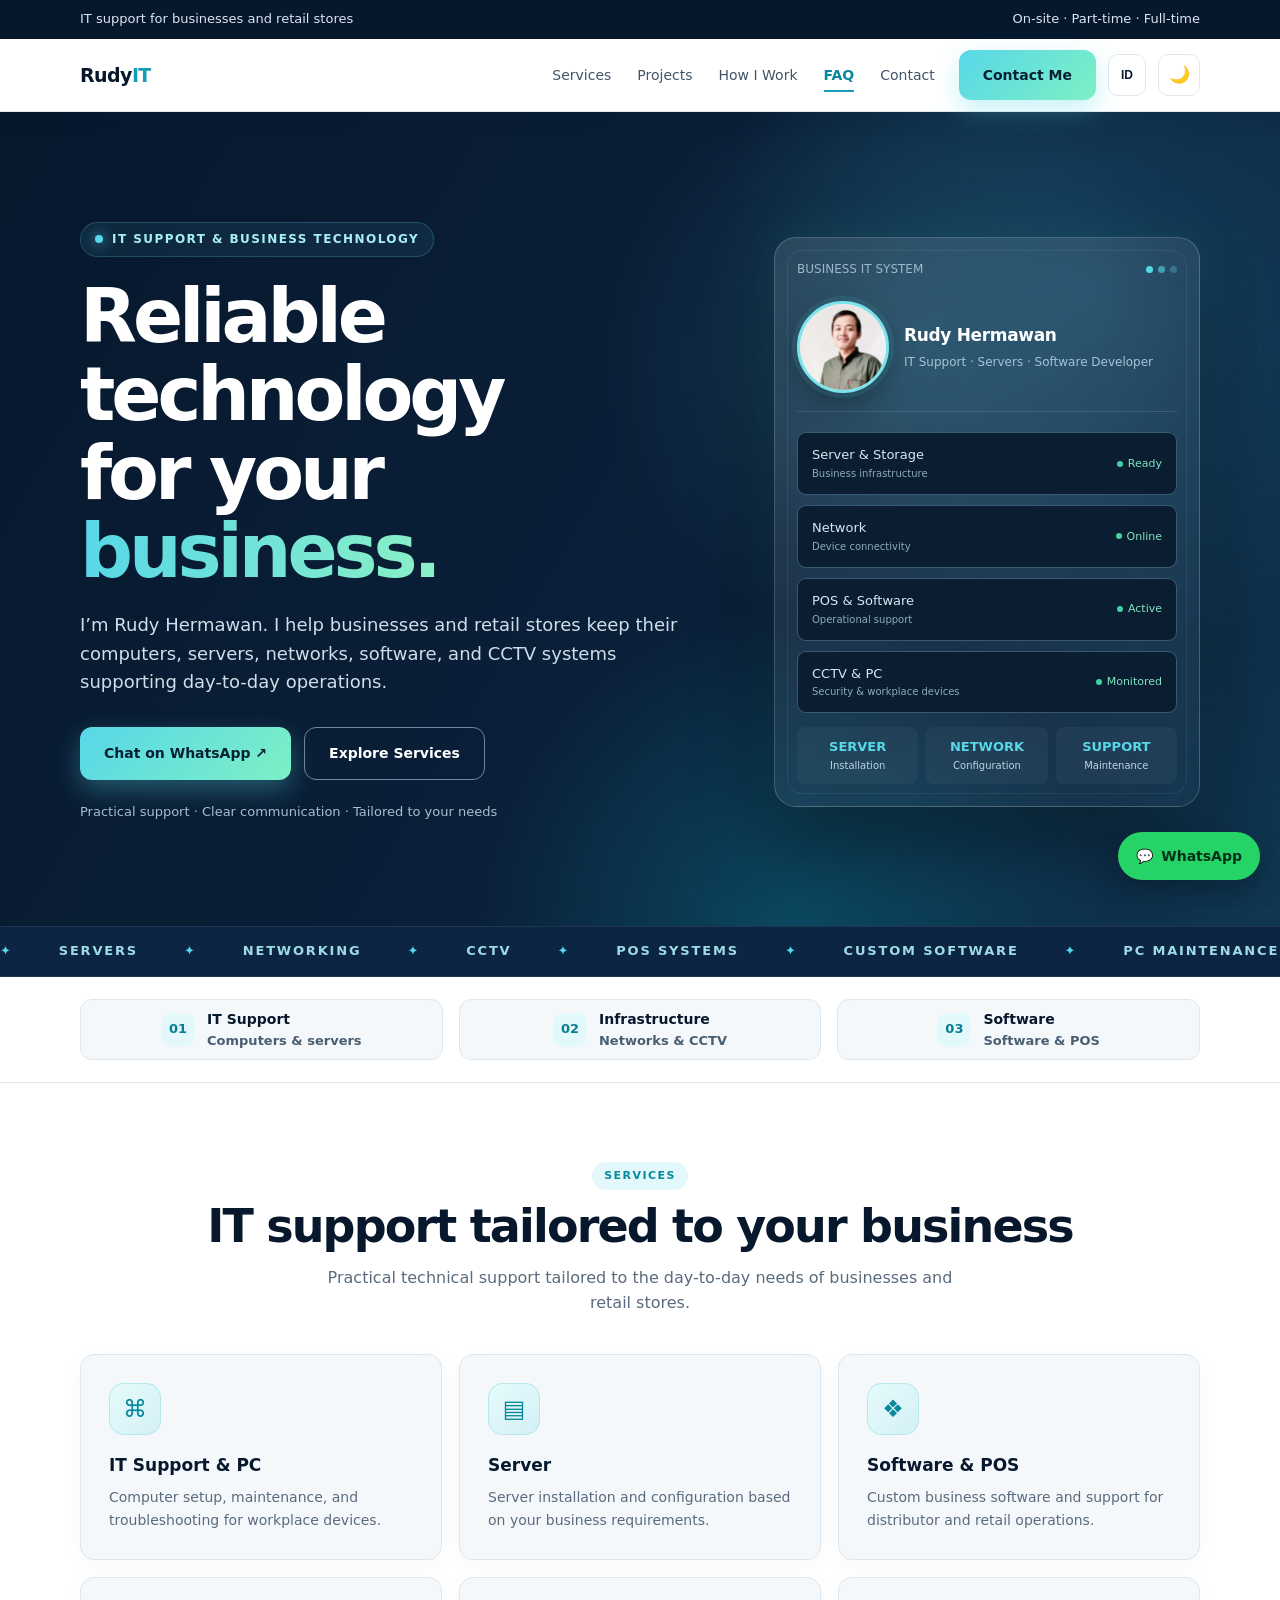
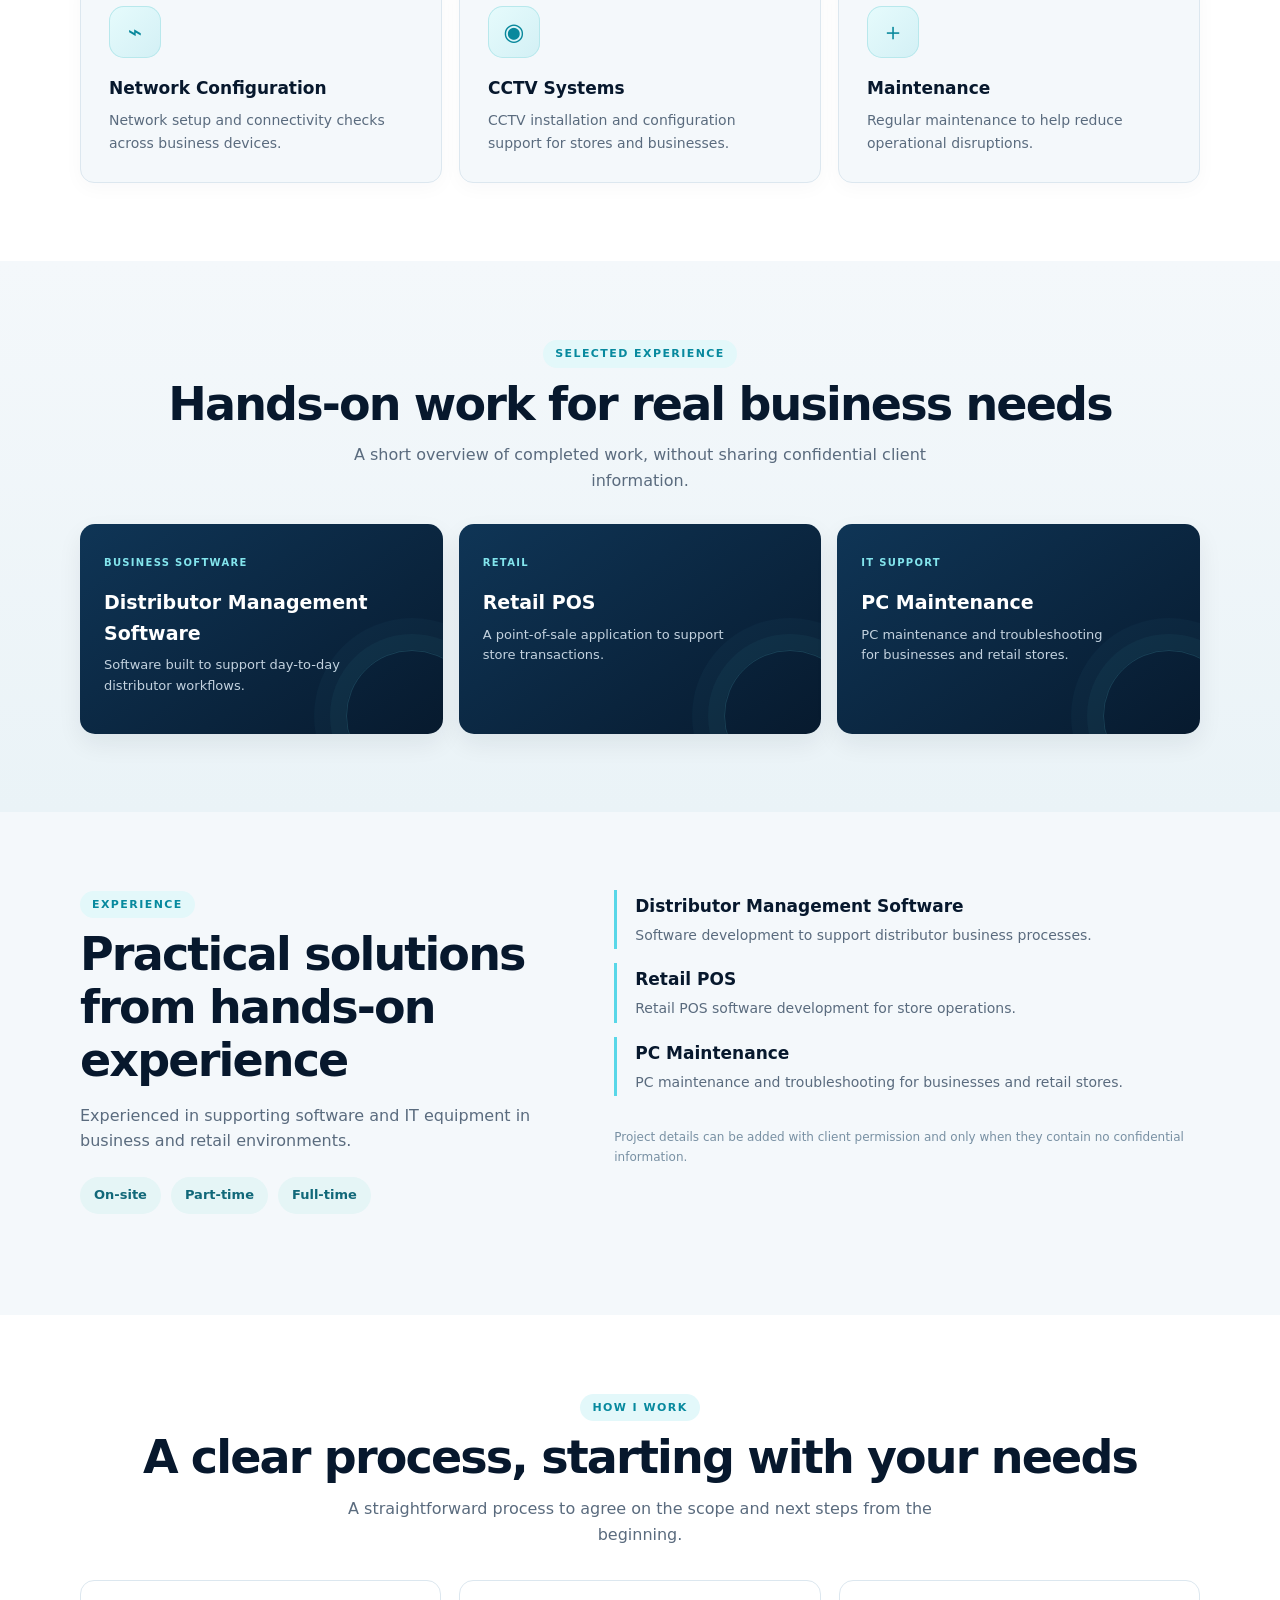
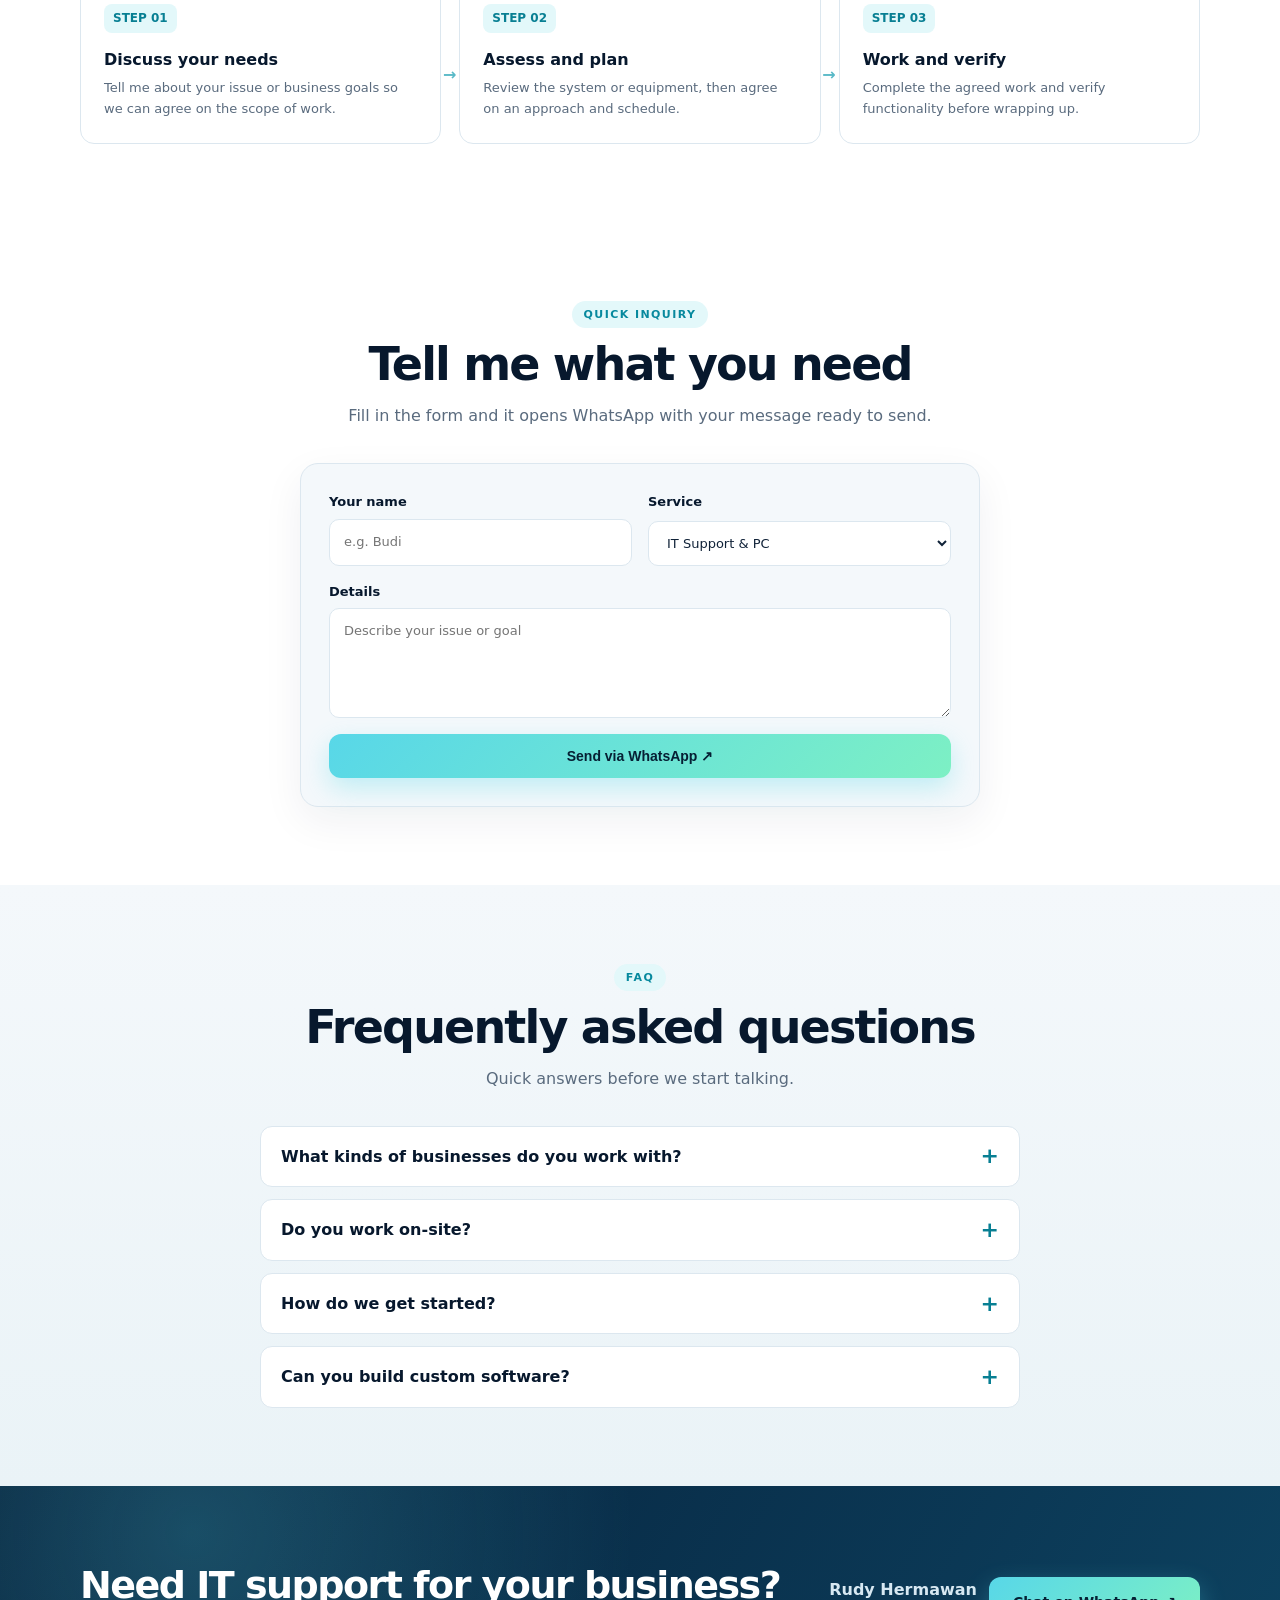
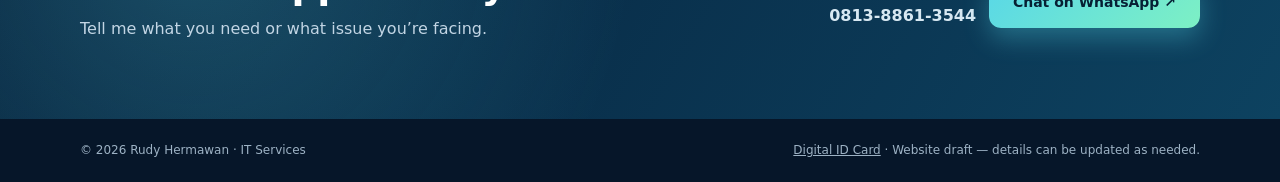
==== commit fa508e11: "Add horizontal ID card, bilingual ID/EN support, photo framing fix, README update" ====
--- a/index.html
+++ b/index.html
@@ -9,7 +9,7 @@
 </head>
 <body>
 <div class="top"><div class="wrap"><span>IT support for businesses and retail stores</span><span>On-site · Part-time · Full-time</span></div></div>
-<header class="nav"><div class="wrap navin"><a class="brand" href="#home">Rudy<span>IT</span></a><nav class="links"><a href="#layanan">Services</a><a href="#proyek">Projects</a><a href="#proses">How I Work</a><a href="#faq">FAQ</a><a href="#kontak">Contact</a></nav><a class="btn primary navCta" href="https://wa.me/6281388613544?text=Hello%20Rudy%2C%20I%20have%20a%20question%20about%20your%20IT%20services" target="_blank" rel="noopener">Contact Me</a><button class="themeBtn" id="themeBtn" aria-label="Toggle dark mode">🌙</button><button class="menuBtn" id="menuBtn" aria-label="Open menu" aria-expanded="false">☰</button></div></header>
+<header class="nav"><div class="wrap navin"><a class="brand" href="#home">Rudy<span>IT</span></a><nav class="links"><a href="#layanan">Services</a><a href="#proyek">Projects</a><a href="#proses">How I Work</a><a href="#faq">FAQ</a><a href="#kontak">Contact</a></nav><a class="btn primary navCta" href="https://wa.me/6281388613544?text=Hello%20Rudy%2C%20I%20have%20a%20question%20about%20your%20IT%20services" target="_blank" rel="noopener">Contact Me</a><button class="themeBtn langBtn" id="langBtn" aria-label="Switch language">ID</button><button class="themeBtn" id="themeBtn" aria-label="Toggle dark mode">🌙</button><button class="menuBtn" id="menuBtn" aria-label="Open menu" aria-expanded="false">☰</button></div></header>
 <main>
 <section class="hero" id="home"><div class="wrap heroGrid"><div><div class="eyebrow"><span class="dot"></span> IT Support & Business Technology</div><h1>Reliable technology<br>for your <em>business.</em></h1><p class="lead">I’m Rudy Hermawan. I help businesses and retail stores keep their computers, servers, networks, software, and CCTV systems supporting day-to-day operations.</p><div class="actions"><a class="btn primary" href="https://wa.me/6281388613544?text=Hello%20Rudy%2C%20I%20would%20like%20to%20discuss%20my%20IT%20needs" target="_blank" rel="noopener">Chat on WhatsApp ↗</a><a class="btn ghost" href="#layanan">Explore Services</a></div><div class="heroNote">Practical support · Clear communication · Tailored to your needs</div></div><div class="visual" aria-label="Server and IT system illustration"><div class="visualTop"><span>BUSINESS IT SYSTEM</span><div class="lights"><i></i><i></i><i></i></div></div><div class="portraitBlock"><div class="portraitFrame"><img class="portraitPhoto" src="assets/foto-rudy.png" alt="Photo of Rudy Hermawan"></div><div class="portraitCopy"><strong>Rudy Hermawan</strong><span>IT Support · Servers · Software Developer</span></div></div><div class="server"><div class="rack"><span>Server & Storage<small>Business infrastructure</small></span><span class="status">Ready</span></div><div class="rack"><span>Network<small>Device connectivity</small></span><span class="status">Online</span></div><div class="rack"><span>POS & Software<small>Operational support</small></span><span class="status">Active</span></div><div class="rack"><span>CCTV & PC<small>Security & workplace devices</small></span><span class="status">Monitored</span></div></div><div class="visualFoot"><div class="mini"><b>SERVER</b>Installation</div><div class="mini"><b>NETWORK</b>Configuration</div><div class="mini"><b>SUPPORT</b>Maintenance</div></div></div></div></section>
 <div class="marquee" aria-hidden="true"><div class="track"><span>Servers</span><span>Networking</span><span>CCTV</span><span>POS Systems</span><span>Custom Software</span><span>PC Maintenance</span><span>IT Support</span><span>Servers</span><span>Networking</span><span>CCTV</span><span>POS Systems</span><span>Custom Software</span><span>PC Maintenance</span><span>IT Support</span></div></div>
@@ -21,8 +21,8 @@
 <section class="section white" id="konsultasi"><div class="wrap"><div class="center"><div class="kicker">Quick Inquiry</div><h2 class="h2">Tell me what you need</h2><p class="sub">Fill in the form and it opens WhatsApp with your message ready to send.</p></div><form class="inq" id="inq"><label>Your name<input name="n" required placeholder="e.g. Budi"></label><label>Service<select name="s"><option>IT Support & PC</option><option>Server</option><option>Software & POS</option><option>Network Configuration</option><option>CCTV Systems</option><option>Maintenance</option></select></label><label class="full">Details<textarea name="d" rows="4" placeholder="Describe your issue or goal"></textarea></label><button class="btn primary full" type="submit">Send via WhatsApp ↗</button></form></div></section>
 <section class="section sectionTint" id="faq"><div class="wrap"><div class="center"><div class="kicker">FAQ</div><h2 class="h2">Frequently asked questions</h2><p class="sub">Quick answers before we start talking.</p></div><div class="faq"><details><summary>What kinds of businesses do you work with?</summary><p>Mainly small and medium businesses, distributors, and retail stores that need dependable day-to-day IT support.</p></details><details><summary>Do you work on-site?</summary><p>Yes. I’m available on-site, and also for part-time or full-time arrangements depending on your needs.</p></details><details><summary>How do we get started?</summary><p>Send a message on WhatsApp describing your issue or goal. We’ll agree on the scope, approach, and schedule before any work begins.</p></details><details><summary>Can you build custom software?</summary><p>Yes, including distributor management software and retail POS applications tailored to your workflow.</p></details></div></div></section>
 <section class="cta" id="kontak"><div class="wrap ctain"><div><h2>Need IT support for your business?</h2><p>Tell me what you need or what issue you’re facing.</p></div><div class="contact"><div class="contactInfo">Rudy Hermawan<br>0813-8861-3544</div><a class="btn primary" href="https://wa.me/6281388613544?text=Hello%20Rudy%2C%20I%20would%20like%20to%20discuss%20your%20IT%20services" target="_blank" rel="noopener">Chat on WhatsApp ↗</a></div></div></section>
-</main><footer class="footer"><div class="wrap"><span>© <span id="year">2026</span> Rudy Hermawan · IT Services</span><span>Website draft — details can be updated as needed.</span></div></footer>
+</main><footer class="footer"><div class="wrap"><span>© <span id="year">2026</span> Rudy Hermawan · IT Services</span><span><a href="idcard.html" style="text-decoration:underline">Digital ID Card</a> · Website draft — details can be updated as needed.</span></div></footer>
 <a class="fab" href="https://wa.me/6281388613544?text=Hello%20Rudy%2C%20I%20would%20like%20to%20discuss%20my%20IT%20needs" target="_blank" rel="noopener" aria-label="Chat on WhatsApp">💬 <span>WhatsApp</span></a>
 <button class="toTop" id="toTop" aria-label="Back to top">↑</button>
-<script src="assets/main.js" defer></script>
+<script src="assets/main.js" defer></script><script src="assets/i18n.js" defer></script>
 </body></html>
--- a/assets/style.css
+++ b/assets/style.css
@@ -73,3 +73,5 @@
 .inq button{cursor:pointer;border:0}
 [data-theme=dark] .inq{background:#112338}
 @media(max-width:600px){.inq{grid-template-columns:1fr;padding:20px}}
+.langBtn{font-size:12px;font-weight:800;width:auto;padding:0 12px;color:var(--navy)}[data-theme=dark] .langBtn{color:#fff}
+.portraitFrame{position:relative;background:#e9ebe8}.portraitPhoto{position:absolute;width:132%;height:auto;max-width:none;left:-12.7%;top:-4%;object-fit:fill;object-position:center;border-radius:0;transform:none}
